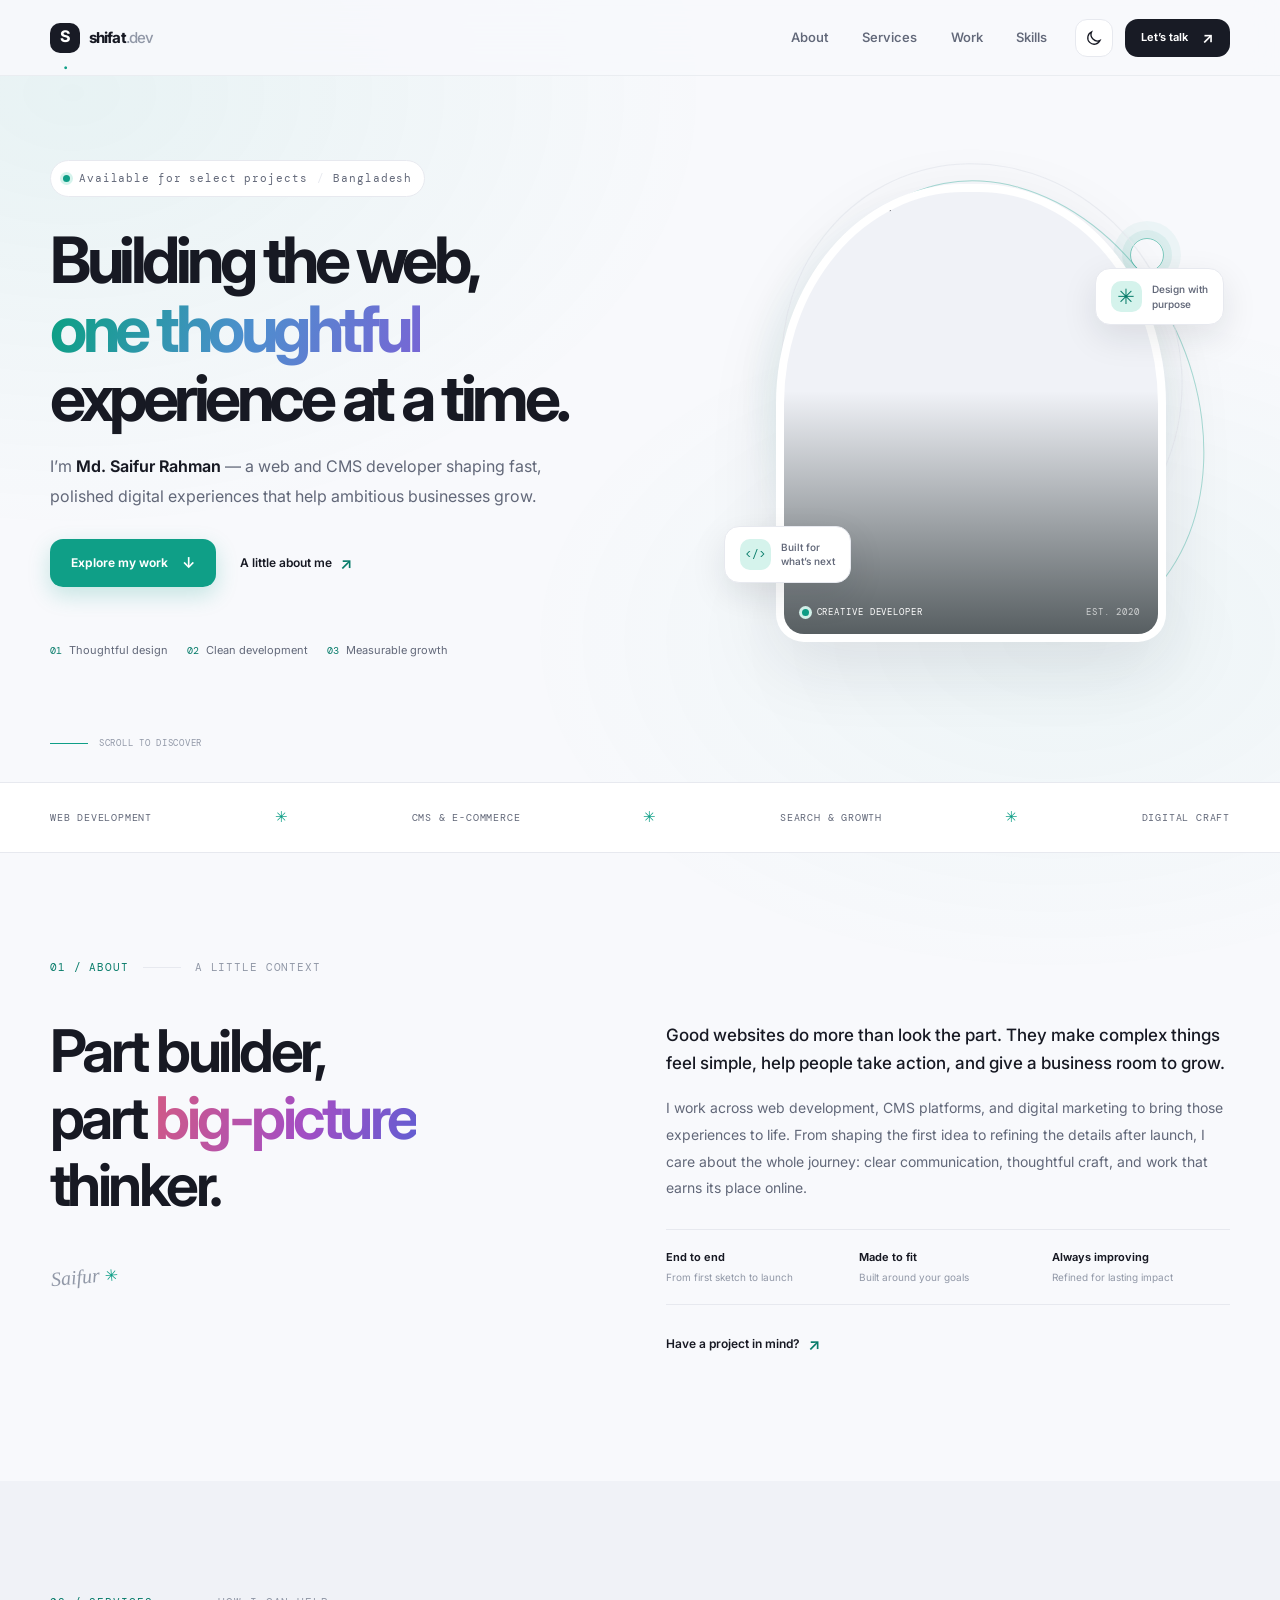
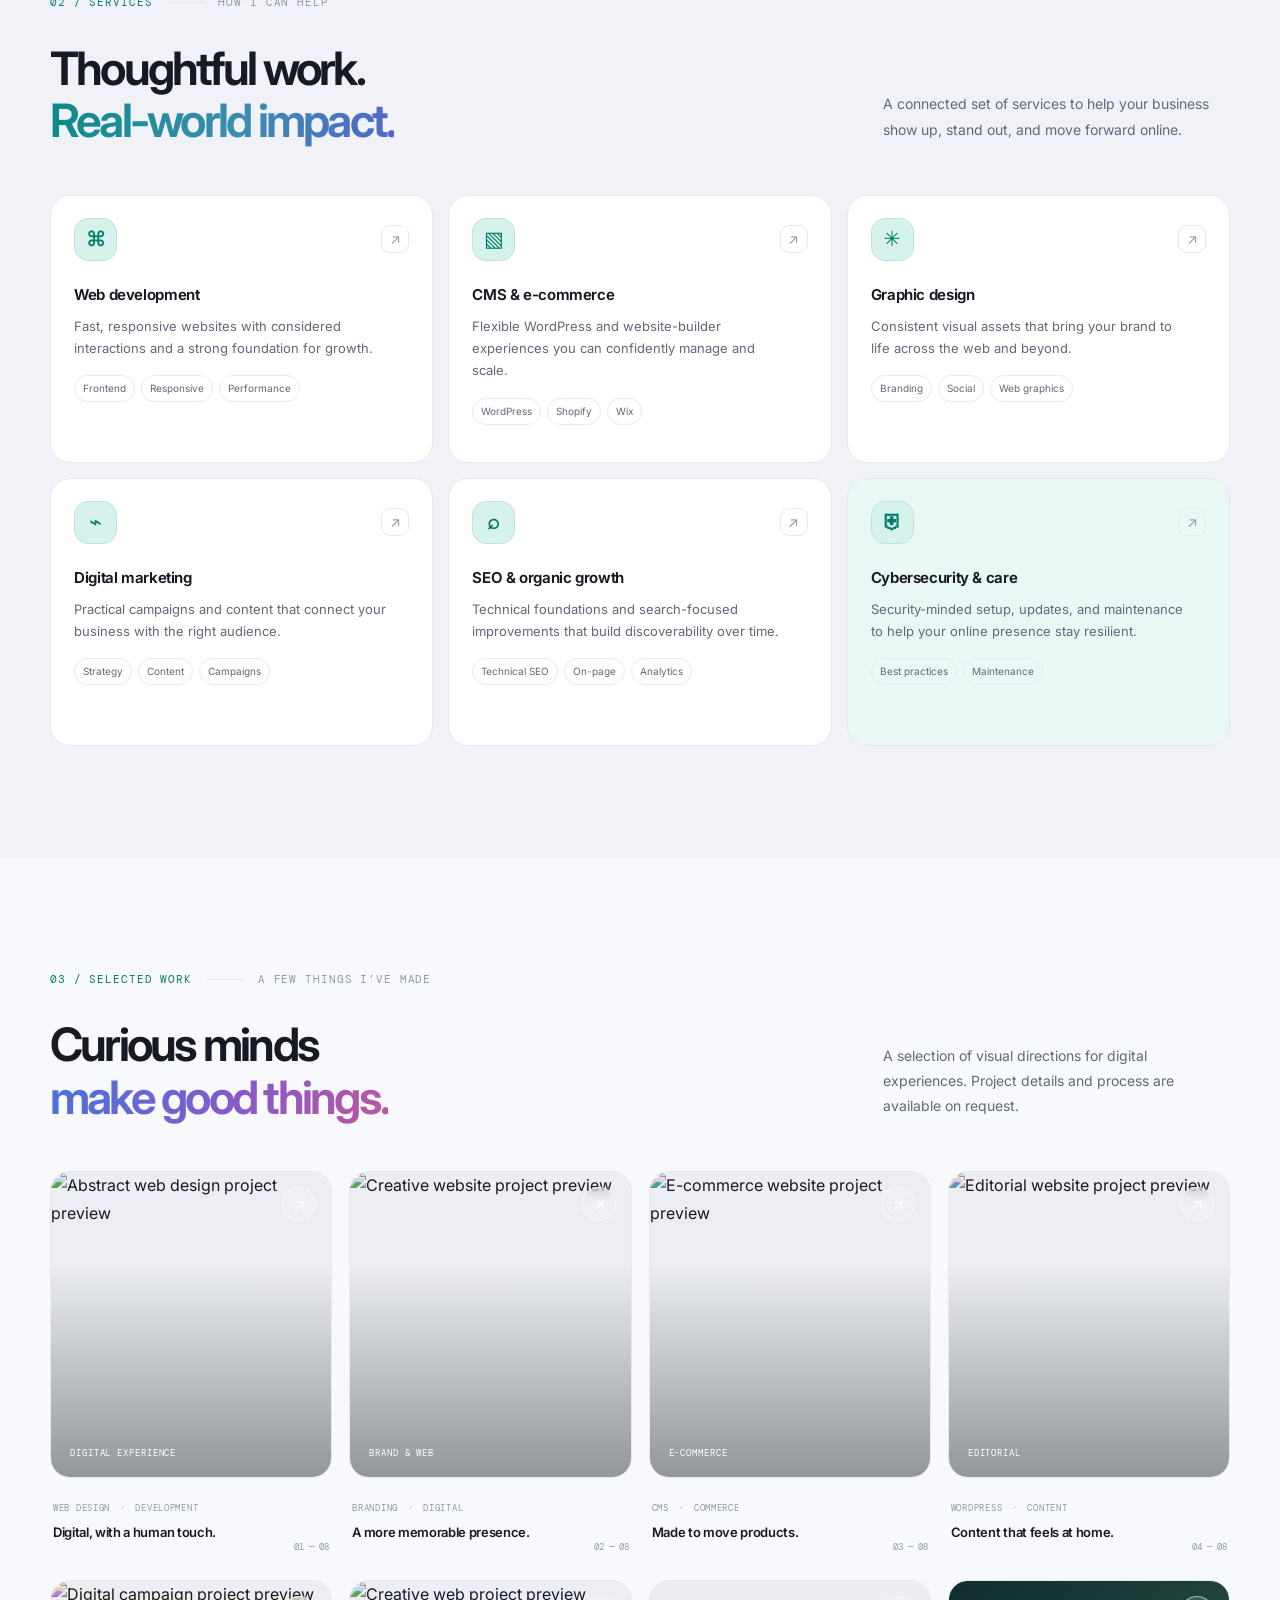
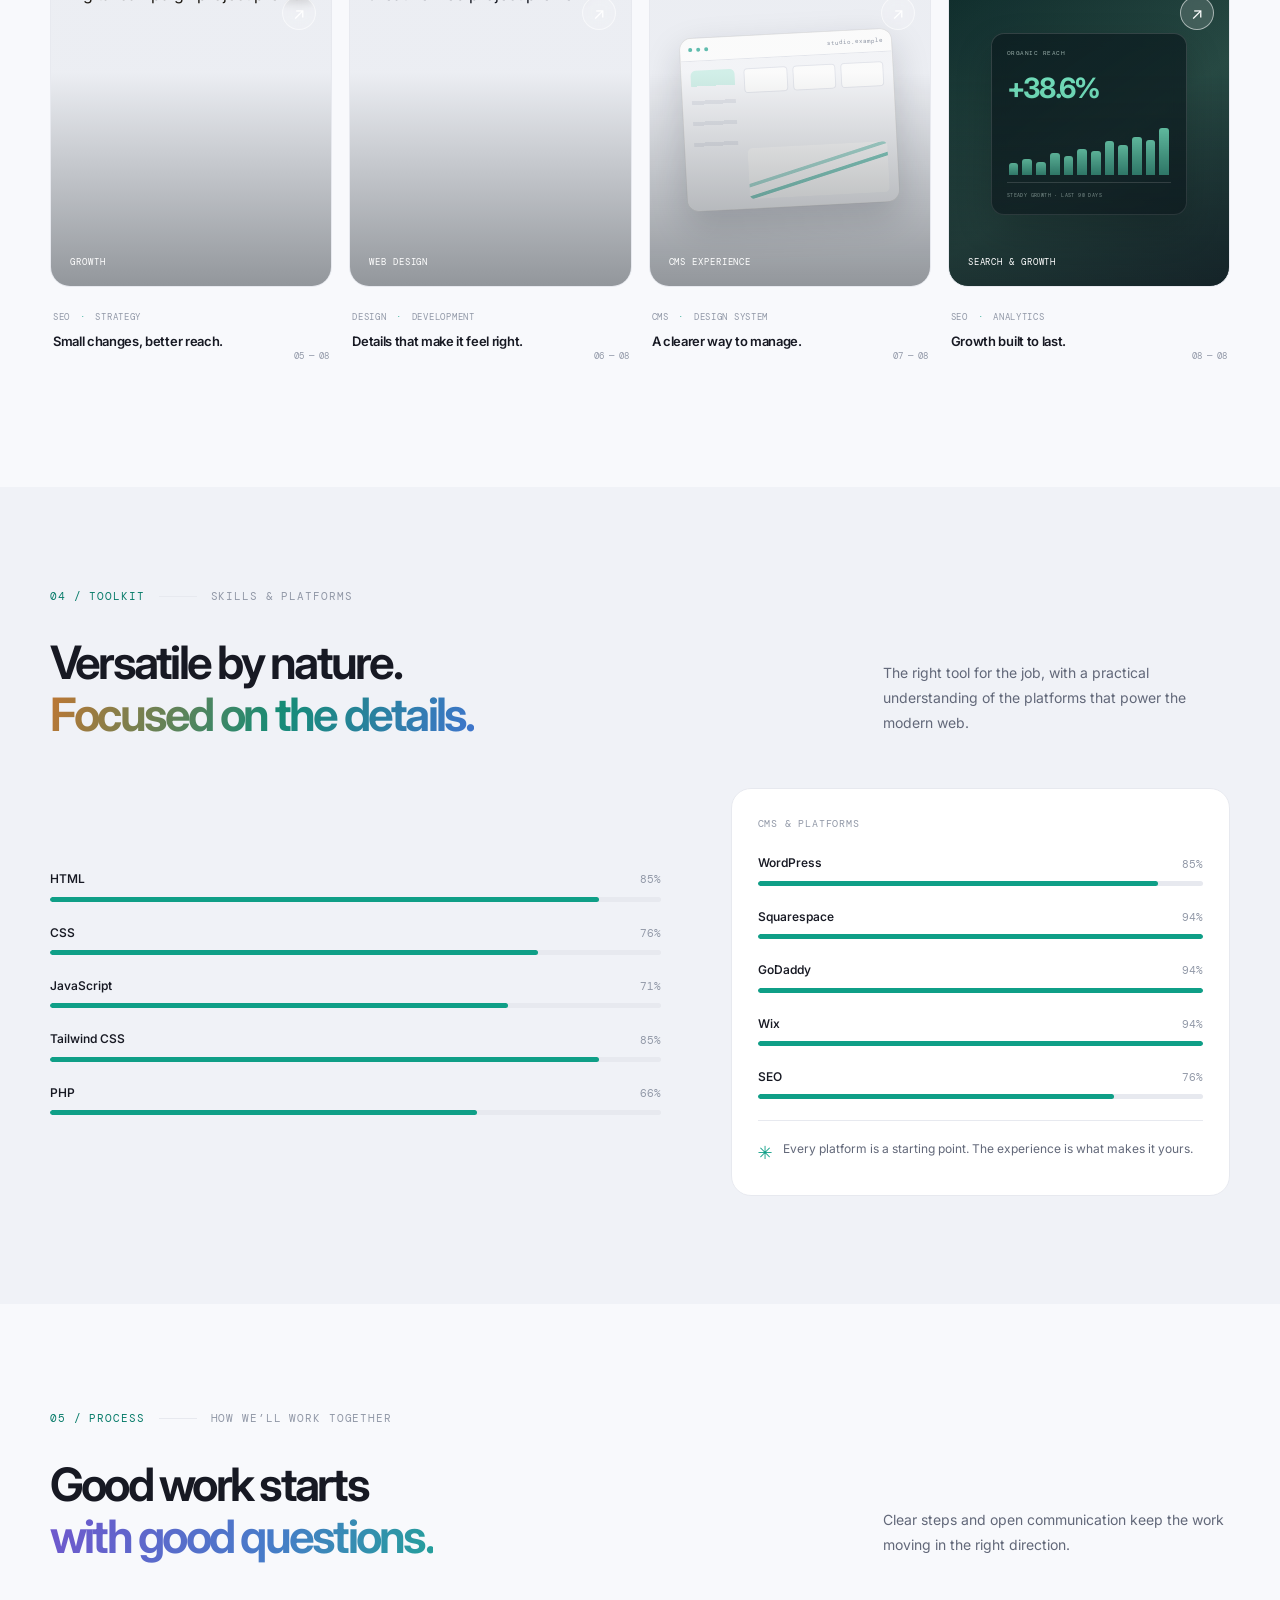
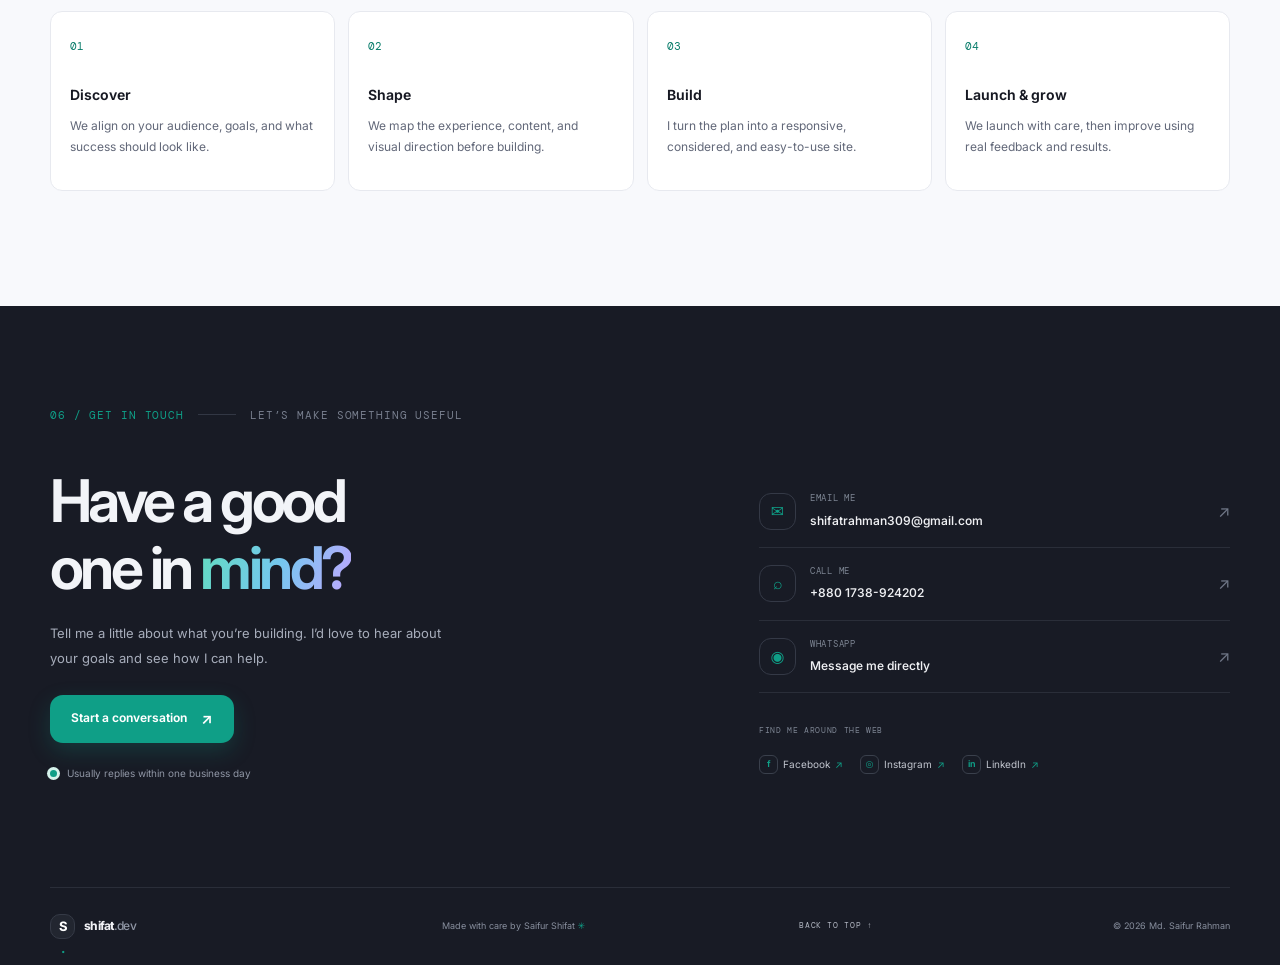
==== index.html @ 34ba2854 "first commit" ====
<!doctype html>
<html lang="en">

<head>
  <meta charset="utf-8">
  <meta name="viewport" content="width=device-width, initial-scale=1">
  <meta name="theme-color" content="#f8f9fc">
  <meta name="description"
    content="Md. Saifur Rahman — web and CMS developer creating thoughtful websites, e-commerce experiences, and digital growth strategies.">
  <title>Shifat Saifur — Web & CMS Developer</title>
  <link rel="icon" href="../images/icon.png" type="image/png">
  <link rel="preconnect" href="https://fonts.googleapis.com">
  <link rel="preconnect" href="https://fonts.gstatic.com" crossorigin>
  <link
    href="https://fonts.googleapis.com/css2?family=DM+Mono:wght@400;500&family=Inter:wght@400;500;600;700;800&display=swap"
    rel="stylesheet">
  <link rel="stylesheet" href="style.css">
</head>

<body>
  <a class="skip-link" href="#main">Skip to content</a>
  <header class="site-header">
    <a class="brand" href="#home" aria-label="Shifat Saifur home"><span
        class="brand-mark">S<span>.</span></span><span>shifat<span class="brand-muted">.dev</span></span></a>
    <button class="menu-toggle icon-button" type="button" aria-label="Open navigation" aria-expanded="false"
      aria-controls="site-nav"><span></span><span></span></button>
    <nav class="site-nav" id="site-nav" aria-label="Main navigation">
      <a href="#about">About</a><a href="#services">Services</a><a href="#work">Work</a><a href="#skills">Skills</a>
    </nav>
    <div class="header-actions">
      <button class="theme-toggle icon-button" type="button" aria-label="Switch color theme"
        title="Switch color theme"><svg class="theme-icon" viewBox="0 0 24 24" aria-hidden="true">
          <circle cx="12" cy="12" r="4"></circle>
          <path
            d="M12 2v2m0 16v2M4.93 4.93l1.42 1.42m11.3 11.3 1.42 1.42M2 12h2m16 0h2M4.93 19.07l1.42-1.42m11.3-11.3 1.42-1.42">
          </path>
        </svg></button>
      <a class="button button-small button-dark button-pulse" href="#contact">Let’s talk <span
          aria-hidden="true">↗</span></a>
    </div>
  </header>

  <main id="main">
    <section class="hero section-wrap" id="home">
      <div class="hero-copy reveal">
        <div class="eyebrow"><span class="status-dot"></span> Available for select projects <span
            class="eyebrow-divider">/</span> Bangladesh</div>
        <h1>Building the web,<br><span class="text-gradient">one thoughtful</span><br>experience at a time.</h1>
        <p class="hero-lede">I’m <strong>Md. Saifur Rahman</strong> — a web and CMS developer shaping fast, polished
          digital experiences that help ambitious businesses grow.</p>
        <div class="hero-actions"><a class="button button-primary button-pulse" href="#work">Explore my work <span
              aria-hidden="true">↓</span></a><a class="text-link" href="#about">A little about me <span
              aria-hidden="true">↗</span></a></div>
        <div class="hero-meta"><span><span class="meta-mark">01</span> Thoughtful design</span><span><span
              class="meta-mark">02</span> Clean development</span><span><span class="meta-mark">03</span> Measurable
            growth</span></div>
      </div>
      <div class="hero-visual reveal reveal-delay" aria-label="Portrait of Saifur Shifat">
        <div class="portrait-frame"><img src="../images/shifat.png" alt="Saifur Shifat" fetchpriority="high">
          <div class="portrait-shade"></div>
          <div class="portrait-caption"><span class="caption-dot"></span><span>CREATIVE DEVELOPER</span><span
              class="caption-year">EST. 2020</span></div>
        </div>
        <div class="orbit orbit-one"></div>
        <div class="orbit orbit-two"></div>
        <div class="floating-note note-top"><span class="note-icon">✳</span><span>Design with<br>purpose</span></div>
        <div class="floating-note note-bottom"><span class="note-icon note-code">&lt;/&gt;</span><span>Built
            for<br>what’s next</span></div>
      </div>
      <a class="scroll-cue reveal" href="#about"><span class="scroll-line"></span> SCROLL TO DISCOVER</a>
    </section>

    <section class="intro-band reveal" aria-label="Areas of focus">
      <div class="section-wrap intro-inner"><span>WEB DEVELOPMENT</span><i>✳</i><span>CMS &
          E-COMMERCE</span><i>✳</i><span>SEARCH & GROWTH</span><i>✳</i><span>DIGITAL CRAFT</span></div>
    </section>

    <section class="section section-wrap about-section" id="about">
      <div class="section-kicker reveal"><span>01 / ABOUT</span><span class="kicker-line"></span><span>A little
          context</span></div>
      <div class="about-grid">
        <div class="about-heading reveal">
          <h2>Part builder,<br>part <span class="text-gradient">big-picture</span><br>thinker.</h2>
          <div class="signature">Saifur <span>✳</span></div>
        </div>
        <div class="about-body reveal reveal-delay">
          <p class="body-lede">Good websites do more than look the part. They make complex things feel simple, help
            people take action, and give a business room to grow.</p>
          <p>I work across web development, CMS platforms, and digital marketing to bring those experiences to life.
            From shaping the first idea to refining the details after launch, I care about the whole journey: clear
            communication, thoughtful craft, and work that earns its place online.</p>
          <div class="about-facts">
            <div><strong>End to end</strong><span>From first sketch to launch</span></div>
            <div><strong>Made to fit</strong><span>Built around your goals</span></div>
            <div><strong>Always improving</strong><span>Refined for lasting impact</span></div>
          </div><a class="text-link" href="#contact">Have a project in mind? <span aria-hidden="true">↗</span></a>
        </div>
      </div>
    </section>

    <section class="section services-section" id="services">
      <div class="section-wrap">
        <div class="section-kicker reveal"><span>02 / SERVICES</span><span class="kicker-line"></span><span>How I can
            help</span></div>
        <div class="section-heading-row reveal">
          <h2>Thoughtful work.<br><span class="text-gradient">Real-world impact.</span></h2>
          <p>A connected set of services to help your business show up, stand out, and move forward online.</p>
        </div>
        <div class="service-grid">
          <article class="service-card reveal">
            <div class="card-top"><span class="service-symbol" aria-hidden="true">⌘</span><span class="service-icon"
                aria-hidden="true">↗</span></div>
            <h3>Web development</h3>
            <p>Fast, responsive websites with considered interactions and a strong foundation for growth.</p>
            <div class="tag-row"><span>Frontend</span><span>Responsive</span><span>Performance</span></div>
          </article>
          <article class="service-card reveal reveal-delay">
            <div class="card-top"><span class="service-symbol" aria-hidden="true">▧</span><span class="service-icon"
                aria-hidden="true">↗</span></div>
            <h3>CMS & e-commerce</h3>
            <p>Flexible WordPress and website-builder experiences you can confidently manage and scale.</p>
            <div class="tag-row"><span>WordPress</span><span>Shopify</span><span>Wix</span></div>
          </article>
          <article class="service-card reveal">
            <div class="card-top"><span class="service-symbol" aria-hidden="true">✳</span><span class="service-icon"
                aria-hidden="true">↗</span></div>
            <h3>Graphic design</h3>
            <p>Consistent visual assets that bring your brand to life across the web and beyond.</p>
            <div class="tag-row"><span>Branding</span><span>Social</span><span>Web graphics</span></div>
          </article>
          <article class="service-card reveal reveal-delay">
            <div class="card-top"><span class="service-symbol" aria-hidden="true">⌁</span><span class="service-icon"
                aria-hidden="true">↗</span></div>
            <h3>Digital marketing</h3>
            <p>Practical campaigns and content that connect your business with the right audience.</p>
            <div class="tag-row"><span>Strategy</span><span>Content</span><span>Campaigns</span></div>
          </article>
          <article class="service-card reveal">
            <div class="card-top"><span class="service-symbol" aria-hidden="true">⌕</span><span class="service-icon"
                aria-hidden="true">↗</span></div>
            <h3>SEO & organic growth</h3>
            <p>Technical foundations and search-focused improvements that build discoverability over time.</p>
            <div class="tag-row"><span>Technical SEO</span><span>On-page</span><span>Analytics</span></div>
          </article>
          <article class="service-card service-card-accent reveal reveal-delay">
            <div class="card-top"><span class="service-symbol" aria-hidden="true">⛨</span><span class="service-icon"
                aria-hidden="true">↗</span></div>
            <h3>Cybersecurity & care</h3>
            <p>Security-minded setup, updates, and maintenance to help your online presence stay resilient.</p>
            <div class="tag-row"><span>Best practices</span><span>Maintenance</span></div>
          </article>
        </div>
      </div>
    </section>

    <section class="section section-wrap work-section" id="work">
      <div class="section-kicker reveal"><span>03 / SELECTED WORK</span><span class="kicker-line"></span><span>A few
          things I’ve made</span></div>
      <div class="section-heading-row reveal">
        <h2>Curious minds<br><span class="text-gradient">make good things.</span></h2>
        <p>A selection of visual directions for digital experiences. Project details and process are available on
          request.</p>
      </div>
      <div class="work-grid">
        <article class="work-card reveal"><a href="#contact" aria-label="Discuss a project like this">
            <div class="work-image work-image-one"><img src="../images/portfolio1.jpg"
                alt="Abstract web design project preview" loading="lazy"><span class="work-image-label">DIGITAL
                EXPERIENCE</span><span class="work-open">↗</span></div>
            <div class="work-info">
              <div><span class="work-type">WEB DESIGN <i>·</i> DEVELOPMENT</span>
                <h3>Digital, with a human touch.</h3>
              </div><span class="work-index">01 — 08</span>
            </div>
          </a></article>
        <article class="work-card reveal reveal-delay"><a href="#contact" aria-label="Discuss a project like this">
            <div class="work-image work-image-two"><img src="../images/portfolio2.jpg"
                alt="Creative website project preview" loading="lazy"><span class="work-image-label">BRAND &
                WEB</span><span class="work-open">↗</span></div>
            <div class="work-info">
              <div><span class="work-type">BRANDING <i>·</i> DIGITAL</span>
                <h3>A more memorable presence.</h3>
              </div><span class="work-index">02 — 08</span>
            </div>
          </a></article>
        <article class="work-card reveal"><a href="#contact" aria-label="Discuss a project like this">
            <div class="work-image work-image-three"><img src="../images/portfolio3.jpg"
                alt="E-commerce website project preview" loading="lazy"><span
                class="work-image-label">E-COMMERCE</span><span class="work-open">↗</span></div>
            <div class="work-info">
              <div><span class="work-type">CMS <i>·</i> COMMERCE</span>
                <h3>Made to move products.</h3>
              </div><span class="work-index">03 — 08</span>
            </div>
          </a></article>
        <article class="work-card reveal reveal-delay"><a href="#contact" aria-label="Discuss a project like this">
            <div class="work-image work-image-four"><img src="../images/portfolio4.jpg"
                alt="Editorial website project preview" loading="lazy"><span
                class="work-image-label">EDITORIAL</span><span class="work-open">↗</span></div>
            <div class="work-info">
              <div><span class="work-type">WORDPRESS <i>·</i> CONTENT</span>
                <h3>Content that feels at home.</h3>
              </div><span class="work-index">04 — 08</span>
            </div>
          </a></article>
        <article class="work-card reveal"><a href="#contact" aria-label="Discuss a project like this">
            <div class="work-image work-image-five"><img src="../images/portfolio5.jpg"
                alt="Digital campaign project preview" loading="lazy"><span class="work-image-label">GROWTH</span><span
                class="work-open">↗</span></div>
            <div class="work-info">
              <div><span class="work-type">SEO <i>·</i> STRATEGY</span>
                <h3>Small changes, better reach.</h3>
              </div><span class="work-index">05 — 08</span>
            </div>
          </a></article>
        <article class="work-card reveal reveal-delay"><a href="#contact" aria-label="Discuss a project like this">
            <div class="work-image work-image-six"><img src="../images/portfolio6.jpg"
                alt="Creative web project preview" loading="lazy"><span class="work-image-label">WEB DESIGN</span><span
                class="work-open">↗</span></div>
            <div class="work-info">
              <div><span class="work-type">DESIGN <i>·</i> DEVELOPMENT</span>
                <h3>Details that make it feel right.</h3>
              </div><span class="work-index">06 — 08</span>
            </div>
          </a></article>
        <article class="work-card reveal"><a href="#contact" aria-label="Discuss a project like this">
            <div class="work-image work-image-seven">
              <div class="mock-browser">
                <div class="mock-browser-bar"><i></i><i></i><i></i><span>studio.example</span></div>
                <div class="mock-browser-body">
                  <div class="mock-side"></div>
                  <div class="mock-dashboard"><span></span><span></span><span></span><b></b></div>
                </div>
              </div><span class="work-image-label">CMS EXPERIENCE</span><span class="work-open">↗</span>
            </div>
            <div class="work-info">
              <div><span class="work-type">CMS <i>·</i> DESIGN SYSTEM</span>
                <h3>A clearer way to manage.</h3>
              </div><span class="work-index">07 — 08</span>
            </div>
          </a></article>
        <article class="work-card reveal reveal-delay"><a href="#contact" aria-label="Discuss a project like this">
            <div class="work-image work-image-eight">
              <div class="mock-report"><span class="mock-report-label">ORGANIC REACH</span><strong>+38.6%</strong>
                <div class="mock-chart">
                  <i></i><i></i><i></i><i></i><i></i><i></i><i></i><i></i><i></i><i></i><i></i><i></i></div><span
                  class="mock-report-foot">STEADY GROWTH · LAST 90 DAYS</span>
              </div><span class="work-image-label">SEARCH & GROWTH</span><span class="work-open">↗</span>
            </div>
            <div class="work-info">
              <div><span class="work-type">SEO <i>·</i> ANALYTICS</span>
                <h3>Growth built to last.</h3>
              </div><span class="work-index">08 — 08</span>
            </div>
          </a></article>
      </div>
    </section>

    <section class="skills-section" id="skills">
      <div class="section section-wrap">
        <div class="section-kicker reveal"><span>04 / TOOLKIT</span><span class="kicker-line"></span><span>Skills &
            platforms</span></div>
        <div class="section-heading-row reveal">
          <h2>Versatile by nature.<br><span class="text-gradient">Focused on the details.</span></h2>
          <p>The right tool for the job, with a practical understanding of the platforms that power the modern web.</p>
        </div>
        <div class="skills-layout">
          <div class="skills-list reveal" aria-label="Development and platform skills">
            <div class="skill-row" data-value="90">
              <div class="skill-label"><span>HTML</span><span class="skill-value-text"><span
                    class="skill-count">0</span>%</span></div>
              <div class="skill-track"><span class="skill-fill"></span></div>
            </div>
            <div class="skill-row" data-value="80">
              <div class="skill-label"><span>CSS</span><span class="skill-value-text"><span
                    class="skill-count">0</span>%</span></div>
              <div class="skill-track"><span class="skill-fill"></span></div>
            </div>
            <div class="skill-row" data-value="75">
              <div class="skill-label"><span>JavaScript</span><span class="skill-value-text"><span
                    class="skill-count">0</span>%</span></div>
              <div class="skill-track"><span class="skill-fill"></span></div>
            </div>
            <div class="skill-row" data-value="90">
              <div class="skill-label"><span>Tailwind CSS</span><span class="skill-value-text"><span
                    class="skill-count">0</span>%</span></div>
              <div class="skill-track"><span class="skill-fill"></span></div>
            </div>
            <div class="skill-row" data-value="70">
              <div class="skill-label"><span>PHP</span><span class="skill-value-text"><span
                    class="skill-count">0</span>%</span></div>
              <div class="skill-track"><span class="skill-fill"></span></div>
            </div>
          </div>
          <div class="platform-card skills-list reveal reveal-delay" aria-label="CMS, website builder, and SEO skills">
            <span class="platform-label">CMS & PLATFORMS</span>
            <div class="skill-row" data-value="90">
              <div class="skill-label"><span>WordPress</span><span class="skill-value-text"><span
                    class="skill-count">0</span>%</span></div>
              <div class="skill-track"><span class="skill-fill"></span></div>
            </div>
            <div class="skill-row" data-value="100">
              <div class="skill-label"><span>Squarespace</span><span class="skill-value-text"><span
                    class="skill-count">0</span>%</span></div>
              <div class="skill-track"><span class="skill-fill"></span></div>
            </div>
            <div class="skill-row" data-value="100">
              <div class="skill-label"><span>GoDaddy</span><span class="skill-value-text"><span
                    class="skill-count">0</span>%</span></div>
              <div class="skill-track"><span class="skill-fill"></span></div>
            </div>
            <div class="skill-row" data-value="100">
              <div class="skill-label"><span>Wix</span><span class="skill-value-text"><span
                    class="skill-count">0</span>%</span></div>
              <div class="skill-track"><span class="skill-fill"></span></div>
            </div>
            <div class="skill-row" data-value="80">
              <div class="skill-label"><span>SEO</span><span class="skill-value-text"><span
                    class="skill-count">0</span>%</span></div>
              <div class="skill-track"><span class="skill-fill"></span></div>
            </div>
            <div class="platform-note"><span class="platform-spark">✳</span>
              <p>Every platform is a starting point. The experience is what makes it yours.</p>
            </div>
          </div>
        </div>
      </div>
    </section>

    <section class="section section-wrap process-section" id="process">
      <div class="section-kicker reveal"><span>05 / PROCESS</span><span class="kicker-line"></span><span>How we’ll work
          together</span></div>
      <div class="section-heading-row reveal">
        <h2>Good work starts<br><span class="text-gradient">with good questions.</span></h2>
        <p>Clear steps and open communication keep the work moving in the right direction.</p>
      </div>
      <div class="process-grid">
        <article class="process-step reveal"><span>01</span>
          <h3>Discover</h3>
          <p>We align on your audience, goals, and what success should look like.</p>
        </article>
        <article class="process-step reveal reveal-delay"><span>02</span>
          <h3>Shape</h3>
          <p>We map the experience, content, and visual direction before building.</p>
        </article>
        <article class="process-step reveal"><span>03</span>
          <h3>Build</h3>
          <p>I turn the plan into a responsive, considered, and easy-to-use site.</p>
        </article>
        <article class="process-step reveal reveal-delay"><span>04</span>
          <h3>Launch & grow</h3>
          <p>We launch with care, then improve using real feedback and results.</p>
        </article>
      </div>
    </section>

    <section class="contact-section" id="contact">
      <div class="section section-wrap">
        <div class="section-kicker reveal"><span>06 / GET IN TOUCH</span><span class="kicker-line"></span><span>Let’s
            make something useful</span></div>
        <div class="contact-grid">
          <div class="contact-copy reveal">
            <h2>Have a good<br>one in <span class="text-gradient">mind?</span></h2>
            <p>Tell me a little about what you’re building. I’d love to hear about your goals and see how I can help.
            </p><a class="button button-primary button-pulse" href="https://wa.me/8801738924202" target="_blank"
              rel="noreferrer">Start a conversation <span aria-hidden="true">↗</span></a>
            <div class="contact-availability"><span class="status-dot"></span> Usually replies within one business day
            </div>
          </div>
          <div class="contact-details reveal reveal-delay"><a class="contact-link"
              href="mailto:shifatrahman309@gmail.com"><span class="contact-link-icon">✉</span><span><small>EMAIL
                  ME</small><strong>shifatrahman309@gmail.com</strong></span><span class="contact-arrow">↗</span></a><a
              class="contact-link" href="tel:+8801738924202"><span class="contact-link-icon">⌕</span><span><small>CALL
                  ME</small><strong>+880 1738-924202</strong></span><span class="contact-arrow">↗</span></a><a
              class="contact-link" href="https://wa.me/8801738924202" target="_blank" rel="noreferrer"><span
                class="contact-link-icon">◉</span><span><small>WHATSAPP</small><strong>Message me
                  directly</strong></span><span class="contact-arrow">↗</span></a>
            <div class="social-block"><span>FIND ME AROUND THE WEB</span>
              <div class="social-links"><a href="https://www.facebook.com/saifur.shifat.2025/" target="_blank"
                  rel="noreferrer"><i aria-hidden="true">f</i> Facebook <span>↗</span></a><a
                  href="https://www.instagram.com/mdsaifursva" target="_blank" rel="noreferrer"><i
                    aria-hidden="true">◎</i> Instagram <span>↗</span></a><a
                  href="https://www.linkedin.com/in/md-saifur-rahman-885097380/" target="_blank" rel="noreferrer"><i
                    aria-hidden="true">in</i> LinkedIn <span>↗</span></a></div>
            </div>
          </div>
        </div>
      </div>
    </section>
  </main>
  <footer class="site-footer">
    <div class="section-wrap footer-inner reveal"><a class="brand" href="#home"><span
          class="brand-mark">S<span>.</span></span><span>shifat<span
            class="brand-muted">.dev</span></span></a><span>Made with care by Saifur Shifat <span
          class="footer-heart">✳</span></span><a class="back-top" href="#home">BACK TO TOP ↑</a><span
        class="copyright">© <span id="year"></span> Md. Saifur Rahman</span></div>
  </footer>
  <script src="script.js" defer></script>
</body>

</html>
---- style.css ----
:root {
  color-scheme: light;
  --bg: #f8f9fc;
  --surface: #fff;
  --surface-muted: #f0f2f7;
  --surface-tint: #e9f7f5;
  --text: #171923;
  --text-secondary: #626879;
  --text-tertiary: #9198a7;
  --border: #e7e9ef;
  --accent: #0f9f87;
  --accent-strong: #087c6a;
  --accent-soft: #d5f3ec;
  --accent-ink: #113d37;
  --dark: #181b25;
  --shadow: 0 24px 70px rgba(25, 33, 49, .1);
  --font-sans: 'Inter', ui-sans-serif, system-ui, -apple-system, BlinkMacSystemFont, 'Segoe UI', sans-serif;
  --font-mono: 'DM Mono', ui-monospace, monospace;
  --radius-sm: 12px;
  --radius-md: 20px;
  --radius-lg: 28px;
  --page-width: 1180px;
}

[data-theme="dark"] {
  color-scheme: dark;
  --bg: #11131a;
  --surface: #191c25;
  --surface-muted: #202430;
  --surface-tint: #172b2b;
  --text: #f1f2f6;
  --text-secondary: #a1a7b7;
  --text-tertiary: #747c8e;
  --border: #2a2e3a;
  --accent: #49d3b5;
  --accent-strong: #6be1c4;
  --accent-soft: #183c37;
  --accent-ink: #d8fff6;
  --dark: #0d0f15;
  --shadow: 0 24px 80px rgba(0, 0, 0, .3);
}

* { box-sizing: border-box; }
html { overflow-x: clip; scroll-behavior: smooth; scroll-padding-top: 88px; }
body { position: relative; overflow-x: clip; margin: 0; background: var(--bg); color: var(--text); font: 400 16px/1.7 var(--font-sans); -webkit-font-smoothing: antialiased; transition: background-color .25s, color .25s; }
body::before { position: fixed; z-index: 0; inset: -12vh -10vw; background: radial-gradient(ellipse at 13% 18%, color-mix(in srgb, var(--accent) 7%, transparent), transparent 34%), radial-gradient(ellipse at 77% 67%, color-mix(in srgb, var(--accent) 5%, transparent), transparent 32%); content: ''; pointer-events: none; transform: translate3d(0, var(--ambient-shift, 0px), 0); will-change: transform; }
body > * { position: relative; z-index: 1; }
body, button, a { font-family: var(--font-sans); }
button, a { color: inherit; }
a { text-decoration: none; }
button { font: inherit; }
img { display: block; max-width: 100%; }
::selection { background: var(--accent); color: #fff; }
.section-wrap { width: min(var(--page-width), calc(100% - 64px)); margin-inline: auto; }
.skip-link { position: fixed; z-index: 200; top: 10px; left: 10px; transform: translateY(-150%); padding: 10px 14px; border-radius: 10px; color: #fff; background: var(--dark); }
.skip-link:focus { transform: translateY(0); }

.site-header { position: sticky; top: 0; z-index: 100; display: flex; height: 76px; align-items: center; justify-content: space-between; gap: 28px; padding: 0 max(32px, calc((100vw - var(--page-width)) / 2)); border-bottom: 1px solid color-mix(in srgb, var(--border) 78%, transparent); background: color-mix(in srgb, var(--bg) 88%, transparent); backdrop-filter: blur(18px); }
.brand { display: inline-flex; align-items: center; gap: 9px; color: var(--text); font-size: 15px; font-weight: 750; letter-spacing: -.06em; white-space: nowrap; }
.brand-mark { display: grid; width: 30px; height: 30px; place-items: center; border-radius: 10px; background: var(--dark); color: #fff; font-size: 16px; letter-spacing: -.1em; }
.brand-mark span { color: var(--accent); }
.brand-muted { color: var(--text-tertiary); font-weight: 500; }
.site-nav, .header-actions { display: flex; align-items: center; }
.site-nav { gap: clamp(18px, 2.6vw, 36px); margin-left: auto; }
.site-nav a { color: var(--text-secondary); font-size: 13px; font-weight: 550; transition: color .2s; }
.site-nav a:hover, .site-nav a.active { color: var(--accent-strong); }
.header-actions { gap: 12px; }
.icon-button { display: grid; width: 38px; height: 38px; place-items: center; border: 1px solid var(--border); border-radius: 12px; background: var(--surface); cursor: pointer; transition: border-color .2s, transform .2s; }
.icon-button:hover { transform: translateY(-1px); border-color: var(--accent); }
.theme-icon { width: 18px; height: 18px; fill: none; stroke: currentColor; stroke-width: 1.7; stroke-linecap: round; }
.menu-toggle { display: none; }
.button { display: inline-flex; min-height: 48px; align-items: center; justify-content: center; gap: 14px; padding: 0 20px; border: 1px solid transparent; border-radius: 13px; font-size: 12px; font-weight: 650; transition: transform .2s, background .2s, box-shadow .2s; }
.button:hover { transform: translateY(-2px); }
.button-small { min-height: 38px; padding-inline: 15px; font-size: 11px; }
.button-dark { background: var(--dark); color: #fff; }
.button-dark:hover { box-shadow: 0 8px 22px rgba(20, 23, 32, .16); }
.button-primary { background: var(--accent); color: #fff; box-shadow: 0 8px 22px color-mix(in srgb, var(--accent) 22%, transparent); }
[data-theme="dark"] .button-primary { color: #0c211d; }
.button-primary:hover { background: var(--accent-strong); box-shadow: 0 10px 27px color-mix(in srgb, var(--accent) 32%, transparent); }
.button span { font-size: 15px; }
.button-pulse { animation: button-breathe 3.6s ease-in-out infinite; }
@keyframes button-breathe { 0%, 100% { box-shadow: 0 8px 22px color-mix(in srgb, var(--accent) 20%, transparent); } 50% { box-shadow: 0 10px 30px color-mix(in srgb, var(--accent) 40%, transparent); } }
.site-header .button-pulse > span { display: inline-block; animation: cta-arrow 1.1s ease-in-out infinite; }
@keyframes cta-arrow { 0%, 100% { transform: translate(0, 0); } 50% { transform: translate(3px, -2px); } }

.hero { position: relative; display: grid; min-height: 640px; grid-template-columns: 1.08fr .92fr; align-items: center; gap: 52px; padding-top: 66px; padding-bottom: 98px; }
.hero-copy { position: relative; z-index: 2; padding: 18px 0 24px; }
.eyebrow, .section-kicker, .work-type, .platform-label, .social-block > span, .contact-link small, .back-top, .scroll-cue { font-family: var(--font-mono); font-size: 11px; letter-spacing: .08em; }
.eyebrow { display: inline-flex; align-items: center; gap: 9px; padding: 8px 12px; border: 1px solid var(--border); border-radius: 999px; background: var(--surface); color: var(--text-secondary); }
.status-dot, .caption-dot { display: inline-block; width: 7px; height: 7px; flex: 0 0 auto; border-radius: 50%; background: var(--accent); box-shadow: 0 0 0 3px var(--accent-soft); }
.eyebrow-divider { color: var(--border); }
h1, h2, h3, p { margin-top: 0; }
.hero h1 { margin: 28px 0 20px; font-size: clamp(40px, 5vw, 64px); font-weight: 700; line-height: 1.08; letter-spacing: -.07em; }
.text-gradient { background: linear-gradient(110deg, var(--accent-strong), #6655c8); background-clip: text; color: transparent; -webkit-background-clip: text; -webkit-text-fill-color: transparent; }
.hero .text-gradient { background-image: linear-gradient(110deg, #0f9f87 5%, #4d8fce 53%, #7865d5); }
.about-section .text-gradient { background-image: linear-gradient(110deg, #d25a84, #a34ec4 58%, #615ed2); }
.services-section .text-gradient { background-image: linear-gradient(110deg, #098b84, #3b8eaf 55%, #5365cc); }
.work-section .text-gradient { background-image: linear-gradient(110deg, #4674dc, #855ac9 55%, #bd579e); }
.skills-section .text-gradient { background-image: linear-gradient(110deg, #bf7733, #168c76 54%, #4075ce); }
.process-section .text-gradient { background-image: linear-gradient(110deg, #7057cd, #477cc9 58%, #249f9a); }
.contact-section .text-gradient { background-image: linear-gradient(110deg, #61ddbd, #75c7ef 52%, #c2a6ff); }
.hero-lede { max-width: 510px; margin-bottom: 28px; color: var(--text-secondary); font-size: 16px; line-height: 1.85; }
.hero-lede strong { color: var(--text); font-weight: 650; }
.hero-actions { display: flex; align-items: center; gap: 24px; }
.text-link { display: inline-flex; align-items: center; gap: 8px; color: var(--text); font-size: 12px; font-weight: 600; }
.text-link span { color: var(--accent-strong); font-size: 16px; transition: transform .2s; }
.text-link:hover span { transform: translate(2px, -2px); }
.hero-meta { display: flex; flex-wrap: wrap; gap: 19px; margin-top: 54px; color: var(--text-secondary); font-size: 11px; }
.hero-meta > span { display: inline-flex; align-items: center; gap: 7px; }
.meta-mark { color: var(--accent-strong); font: 10px var(--font-mono); }
.hero-visual { position: relative; isolation: isolate; width: min(100%, 430px); justify-self: center; padding: 20px; }
.hero-visual::before, .hero-visual::after { position: absolute; z-index: -1; border-radius: 44% 56% 65% 35% / 40% 37% 63% 60%; content: ''; pointer-events: none; }
.hero-visual::before { inset: 7% 0 6%; background: radial-gradient(ellipse at 48% 48%, color-mix(in srgb, var(--accent) 28%, transparent), color-mix(in srgb, var(--accent) 10%, transparent) 46%, transparent 72%); filter: blur(15px); animation: cozy-morph 11s ease-in-out infinite alternate; }
.hero-visual::after { top: 15%; right: 5%; width: 32px; height: 32px; border: 1px solid color-mix(in srgb, var(--accent) 52%, transparent); border-radius: 50%; box-shadow: 0 0 0 8px color-mix(in srgb, var(--accent) 8%, transparent), 0 0 0 17px color-mix(in srgb, var(--accent) 5%, transparent); animation: cozy-orbit 8s ease-in-out infinite; }
@keyframes cozy-morph { 0% { border-radius: 44% 56% 65% 35% / 40% 37% 63% 60%; transform: scale(.96) rotate(-4deg); } 100% { border-radius: 61% 39% 42% 58% / 57% 44% 56% 43%; transform: scale(1.06) rotate(5deg); } }
@keyframes cozy-orbit { 0%, 100% { transform: translate(0, 0) scale(.92); opacity: .65; } 50% { transform: translate(12px, 15px) scale(1.1); opacity: 1; } }
.portrait-frame { position: relative; z-index: 1; width: 100%; aspect-ratio: .85; overflow: hidden; border: 8px solid var(--surface); border-radius: 48% 48% 28px 28px; background: var(--surface-muted); box-shadow: var(--shadow); }
.portrait-frame img { width: 100%; height: 100%; object-fit: cover; object-position: 50% 20%; }
.portrait-shade { position: absolute; inset: 45% 0 0; background: linear-gradient(transparent, rgba(8, 18, 20, .66)); }
.portrait-caption { position: absolute; right: 18px; bottom: 16px; left: 18px; display: flex; align-items: center; gap: 8px; color: #fff; font: 9px var(--font-mono); letter-spacing: .1em; }
.caption-year { margin-left: auto; color: rgba(255,255,255,.7); }
.orbit { position: absolute; border: 1px solid color-mix(in srgb, var(--accent) 34%, transparent); border-radius: 50%; transform: rotate(-25deg); }
.orbit-one { top: 8px; right: -8px; width: 86%; height: 95%; animation: orbit-breathe 9s ease-in-out infinite alternate; }
.orbit-two { top: -3px; right: 6px; width: 92%; height: 85%; border-color: color-mix(in srgb, var(--border) 82%, transparent); animation: orbit-breathe 12s ease-in-out infinite alternate-reverse; }
@keyframes orbit-breathe { from { transform: rotate(-28deg) scale(.98); } to { transform: rotate(-18deg) scale(1.025); } }
.floating-note { position: absolute; z-index: 2; display: flex; align-items: center; gap: 10px; padding: 12px 15px; border: 1px solid var(--border); border-radius: 15px; background: var(--surface); box-shadow: 0 12px 35px rgba(24, 29, 43, .1); color: var(--text-secondary); font-size: 10px; font-weight: 550; line-height: 1.45; }
.note-top { top: 21%; right: -38px; animation: note-float 4.8s ease-in-out infinite; }
.note-bottom { bottom: 16%; left: -32px; animation: note-float 5.4s ease-in-out infinite reverse; }
@keyframes note-float { 0%, 100% { transform: translateY(0); } 50% { transform: translateY(-7px); } }
.note-icon { display: grid; width: 31px; height: 31px; place-items: center; border-radius: 10px; background: var(--accent-soft); color: var(--accent-strong); font-size: 21px; }
.note-code { font: 11px var(--font-mono); }
.scroll-cue { position: absolute; bottom: 31px; left: 0; display: flex; align-items: center; gap: 11px; color: var(--text-tertiary); font-size: 9px; }
.scroll-line { display: inline-block; width: 38px; height: 1px; background: var(--accent); }

.intro-band { overflow: hidden; border-top: 1px solid var(--border); border-bottom: 1px solid var(--border); background: var(--surface); }
.intro-inner { display: flex; min-height: 69px; align-items: center; justify-content: space-between; gap: 20px; color: var(--text-secondary); font: 10px var(--font-mono); letter-spacing: .08em; white-space: nowrap; }
.intro-inner i { color: var(--accent); font-size: 15px; font-style: normal; }
.section { padding-top: 112px; padding-bottom: 112px; }
.section-kicker { display: flex; align-items: center; gap: 14px; color: var(--text-tertiary); text-transform: uppercase; }
.section-kicker span:first-child { color: var(--accent-strong); }
.kicker-line { width: 38px; height: 1px; background: var(--border); }
.section-heading-row { display: flex; align-items: end; justify-content: space-between; gap: 30px; margin: 30px 0 48px; }
.section-heading-row h2, .about-heading h2, .contact-copy h2 { margin: 0; font-size: clamp(32px, 3.8vw, 46px); font-weight: 650; line-height: 1.14; letter-spacing: -.06em; }
.section-heading-row > p { max-width: 345px; margin: 0 2px 5px 0; color: var(--text-secondary); font-size: 14px; line-height: 1.8; }

.about-section { padding-top: 105px; padding-bottom: 123px; }
.about-grid { display: grid; grid-template-columns: .95fr 1.05fr; gap: 9%; margin-top: 40px; }
.about-heading h2 { font-size: clamp(40px, 4.6vw, 59px); }
.signature { margin-top: 28px; color: var(--text-tertiary); font: italic 20px Georgia, serif; transform: rotate(-5deg); }
.signature span { color: var(--accent); font: 16px var(--font-sans); }
.about-body { padding-top: 4px; }
.about-body p { color: var(--text-secondary); font-size: 14px; line-height: 1.9; }
.about-body .body-lede { color: var(--text); font-size: 17px; font-weight: 500; line-height: 1.7; }
.about-facts { display: grid; grid-template-columns: repeat(3, 1fr); gap: 15px; margin: 27px 0 24px; padding: 18px 0; border-top: 1px solid var(--border); border-bottom: 1px solid var(--border); }
.about-facts div { display: flex; flex-direction: column; gap: 3px; }
.about-facts strong { font-size: 11px; font-weight: 650; }
.about-facts span { color: var(--text-tertiary); font-size: 10px; }

.services-section, .skills-section { background: var(--surface-muted); }
.service-grid { display: grid; grid-template-columns: repeat(3, 1fr); gap: 15px; }
.service-card { position: relative; min-height: 268px; padding: 22px 23px 20px; overflow: hidden; border: 1px solid var(--border); border-radius: var(--radius-md); background: var(--surface); transition: transform .25s, border-color .25s, box-shadow .25s; }
.service-card:hover { transform: translateY(-4px); border-color: color-mix(in srgb, var(--accent) 46%, var(--border)); box-shadow: 0 14px 35px rgba(30, 37, 54, .06); }
.card-top { display: flex; align-items: center; justify-content: space-between; margin-bottom: 21px; }
.service-number { color: var(--text-tertiary); font: 10px var(--font-mono); }
.service-icon { display: grid; width: 28px; height: 28px; place-items: center; border: 1px solid var(--border); border-radius: 9px; color: var(--text-tertiary); font-size: 14px; transition: transform .2s, color .2s; }
.service-card:hover .service-icon { transform: translate(2px, -2px); color: var(--accent-strong); }
.service-symbol { display: grid; width: 43px; height: 43px; margin: 0; place-items: center; border: 1px solid color-mix(in srgb, var(--accent) 16%, var(--border)); border-radius: 14px; background: var(--accent-soft); color: var(--accent-strong); font-size: 21px; font-weight: 600; }
.service-card h3 { margin-bottom: 8px; font-size: 15px; font-weight: 650; letter-spacing: -.025em; }
.service-card p { max-width: 320px; margin-bottom: 16px; color: var(--text-secondary); font-size: 13px; line-height: 1.7; }
.tag-row { display: flex; flex-wrap: wrap; gap: 6px; }
.tag-row span { padding: 4px 8px; border: 1px solid var(--border); border-radius: 999px; color: var(--text-secondary); font-size: 10px; }
.service-card-accent { background: var(--surface-tint); }

.work-section { padding-top: 112px; padding-bottom: 123px; }
.work-grid { display: grid; grid-template-columns: repeat(4, minmax(0, 1fr)); align-items: stretch; gap: 25px 17px; }
.work-card a { display: grid; height: 100%; grid-template-rows: 1fr auto; }
.work-image { position: relative; aspect-ratio: .92; overflow: hidden; border: 1px solid var(--border); border-radius: var(--radius-md); background: var(--surface-muted); }
.work-image::after { position: absolute; inset: 0; background: linear-gradient(180deg, rgba(17, 24, 29, .02) 30%, rgba(17, 24, 29, .42)); content: ''; pointer-events: none; }
.work-image img { width: 100%; height: 100%; object-fit: cover; transition: transform .5s cubic-bezier(.2,.7,.2,1); }
.work-card a:hover .work-image img { transform: scale(1.045); }
.work-image-label { position: absolute; z-index: 1; bottom: 18px; left: 19px; color: #fff; font: 9px var(--font-mono); letter-spacing: .1em; }
.work-open { position: absolute; z-index: 1; top: 15px; right: 15px; display: grid; width: 34px; height: 34px; place-items: center; border: 1px solid rgba(255,255,255,.55); border-radius: 50%; background: rgba(255,255,255,.15); color: #fff; backdrop-filter: blur(6px); transition: transform .2s; }
.work-card a:hover .work-open { transform: rotate(45deg); }
.work-info { display: flex; min-height: 77px; align-items: end; justify-content: space-between; gap: 9px; padding: 12px 3px 0; }
.work-type { color: var(--text-tertiary); font-size: 9px; }
.work-type i { padding: 0 4px; color: var(--accent); font-style: normal; }
.work-info h3 { min-height: 2.4em; margin: 5px 0 0; font-size: 13px; font-weight: 600; line-height: 1.35; letter-spacing: -.025em; }
.work-index { padding-bottom: 2px; color: var(--text-tertiary); font: 9px var(--font-mono); white-space: nowrap; }
.work-image-two img { filter: hue-rotate(20deg) saturate(.82); }
.work-image-three img { filter: hue-rotate(60deg) saturate(.86); }
.work-image-four img { filter: hue-rotate(105deg) saturate(.82); }
.work-image-five img { filter: hue-rotate(165deg) saturate(.8); }
.mock-browser { position: absolute; top: 17%; left: 12%; width: 76%; height: 57%; overflow: hidden; border: 1px solid color-mix(in srgb, var(--text) 11%, transparent); border-radius: 12px; background: var(--surface); box-shadow: 0 15px 36px rgba(20, 25, 38, .18); transform: rotate(-3deg); }
.mock-browser-bar { display: flex; height: 23px; align-items: center; gap: 4px; padding: 0 8px; border-bottom: 1px solid var(--border); background: var(--surface); }
.mock-browser-bar i { width: 4px; height: 4px; border-radius: 50%; background: var(--accent); opacity: .65; }
.mock-browser-bar span { margin-left: auto; color: var(--text-tertiary); font: 6px var(--font-mono); }
.mock-browser-body { display: flex; height: calc(100% - 23px); padding: 9px; gap: 9px; background: color-mix(in srgb, var(--surface-muted) 55%, var(--surface)); }
.mock-side { width: 23%; border-radius: 5px; background: linear-gradient(180deg, var(--accent-soft) 0 12%, transparent 12% 23%, var(--border) 23% 26%, transparent 26% 39%, var(--border) 39% 42%, transparent 42% 55%, var(--border) 55% 58%, transparent 58%); }
.mock-dashboard { position: relative; display: grid; flex: 1; grid-template-columns: repeat(3, 1fr); gap: 5px; }
.mock-dashboard span { height: 25px; border: 1px solid var(--border); border-radius: 4px; background: var(--surface); }
.mock-dashboard b { grid-column: 1 / -1; border-radius: 5px; background: linear-gradient(165deg, transparent 40%, color-mix(in srgb, var(--accent) 35%, transparent) 41% 44%, transparent 45% 54%, color-mix(in srgb, var(--accent) 50%, transparent) 55% 58%, transparent 59%), var(--surface); }
.work-image-eight { background: linear-gradient(145deg, #102d2c, #284b45 55%, #182c30); }
.mock-report { position: absolute; top: 17%; left: 15%; width: 70%; padding: 15px; border: 1px solid rgba(255,255,255,.15); border-radius: 13px; background: rgba(12, 27, 30, .7); color: #f0fffa; box-shadow: 0 15px 36px rgba(0, 0, 0, .2); backdrop-filter: blur(8px); }
.mock-report-label, .mock-report-foot { display: block; color: rgba(230,255,246,.67); font: 6px var(--font-mono); letter-spacing: .08em; }
.mock-report strong { display: block; margin: 8px 0 14px; color: #73e0bd; font-size: clamp(18px, 2.5vw, 28px); letter-spacing: -.06em; }
.mock-chart { display: flex; height: 56px; align-items: end; gap: 4px; padding: 0 2px 7px; border-bottom: 1px solid rgba(255,255,255,.18); }
.mock-chart i { flex: 1; border-radius: 3px 3px 0 0; background: linear-gradient(#75e3bf, #3b9c84); opacity: .9; }
.mock-chart i:nth-child(1) { height: 24%; }.mock-chart i:nth-child(2) { height: 33%; }.mock-chart i:nth-child(3) { height: 27%; }.mock-chart i:nth-child(4) { height: 44%; }.mock-chart i:nth-child(5) { height: 39%; }.mock-chart i:nth-child(6) { height: 54%; }.mock-chart i:nth-child(7) { height: 50%; }.mock-chart i:nth-child(8) { height: 69%; }.mock-chart i:nth-child(9) { height: 62%; }.mock-chart i:nth-child(10) { height: 78%; }.mock-chart i:nth-child(11) { height: 72%; }.mock-chart i:nth-child(12) { height: 96%; }
.mock-report-foot { margin-top: 9px; font-size: 5px; }

.skills-section .section { padding-top: 100px; padding-bottom: 108px; }
.skills-layout { display: grid; grid-template-columns: 1.1fr .9fr; gap: 70px; align-items: center; }
.skills-list { display: grid; gap: 21px; }
.skill-label { display: flex; align-items: center; justify-content: space-between; margin-bottom: 7px; font-size: 12px; font-weight: 550; }
.skill-value-text { color: var(--text-tertiary); font: 11px var(--font-mono); }
.skill-track { height: 5px; overflow: hidden; border-radius: 999px; background: var(--border); }
.skill-fill { display: block; width: 0; height: 100%; border-radius: inherit; background: var(--accent); transition: width 1.3s cubic-bezier(.2,.7,.2,1); }
.skill-row.is-visible .skill-fill { width: var(--skill-target); }
.platform-card { padding: 26px; border: 1px solid var(--border); border-radius: var(--radius-md); background: var(--surface); }
.platform-label { color: var(--text-tertiary); font-size: 10px; }
.platform-chips { display: flex; flex-wrap: wrap; gap: 9px; margin: 20px 0 24px; }
.platform-chips span { padding: 9px 11px; border: 1px solid var(--border); border-radius: 10px; background: var(--bg); font-size: 10px; font-weight: 550; }
.platform-chips b { margin-left: 5px; color: var(--accent-strong); font: 9px var(--font-mono); }
.platform-note { display: flex; align-items: start; gap: 10px; padding-top: 17px; border-top: 1px solid var(--border); }
.platform-spark { color: var(--accent); font-size: 18px; }
.platform-note p { margin: 0; color: var(--text-secondary); font-size: 12px; line-height: 1.75; }

.process-section { padding-top: 105px; padding-bottom: 115px; }
.process-grid { display: grid; grid-template-columns: repeat(4, 1fr); gap: 13px; }
.process-step { min-height: 180px; padding: 19px; border: 1px solid var(--border); border-radius: var(--radius-sm); background: var(--surface); }
.process-step > span { color: var(--accent-strong); font: 11px var(--font-mono); }
.process-step h3 { margin: 25px 0 8px; font-size: 14px; font-weight: 650; }
.process-step p { margin: 0; color: var(--text-secondary); font-size: 12px; line-height: 1.75; }

.contact-section { background: var(--dark); color: #f2f4f8; }
.contact-section .section { padding-top: 100px; padding-bottom: 105px; }
.contact-section .section-kicker { color: #777e8d; }
.contact-section .section-kicker span:first-child { color: var(--accent); }
.contact-section .kicker-line { background: #323744; }
.contact-grid { display: grid; grid-template-columns: 1fr .83fr; gap: 12%; padding-top: 43px; }
.contact-copy h2 { font-size: clamp(42px, 4.6vw, 60px); }
.contact-copy > p { max-width: 400px; margin: 20px 0 25px; color: #a7adbb; font-size: 13px; line-height: 1.85; }
.contact-availability { display: flex; align-items: center; gap: 10px; margin-top: 22px; color: #8f96a5; font-size: 10px; }
.contact-details { align-self: center; }
.contact-link { display: flex; align-items: center; gap: 14px; padding: 16px 0; border-bottom: 1px solid #2a2e39; }
.contact-link-icon { display: grid; width: 37px; height: 37px; flex: 0 0 auto; place-items: center; border: 1px solid #343946; border-radius: 12px; color: var(--accent); font-size: 16px; }
.contact-link > span:nth-child(2) { display: grid; gap: 4px; }
.contact-link small { color: #7d8593; font-size: 9px; }
.contact-link strong { color: #eff0f3; font-size: 12px; font-weight: 550; }
.contact-arrow { margin-left: auto; color: #707888; transition: transform .2s, color .2s; }
.contact-link:hover .contact-arrow { transform: translate(2px, -2px); color: var(--accent); }
.social-block { padding-top: 21px; }
.social-block > span { color: #7d8593; font-size: 8px; }
.social-links { display: flex; flex-wrap: wrap; gap: 8px 17px; margin-top: 13px; }
.social-links a { display: inline-flex; align-items: center; gap: 5px; color: #c1c5ce; font-size: 10px; }
.social-links a i { display: inline-grid; width: 19px; height: 19px; place-items: center; border: 1px solid #3a404c; border-radius: 6px; color: var(--accent); font-size: 9px; font-style: normal; font-weight: 650; }
.social-links a span { color: var(--accent); }
.social-links a:hover { color: var(--accent); }
.site-footer { background: var(--dark); color: #888f9e; }
.footer-inner { display: grid; grid-template-columns: 1.1fr 1fr auto 1fr; align-items: center; gap: 18px; min-height: 78px; border-top: 1px solid #2a2e39; font-size: 9px; }
.site-footer .brand { color: #f1f2f6; font-size: 12px; }
.site-footer .brand-mark { width: 25px; height: 25px; border: 1px solid #353a46; background: #222630; font-size: 13px; }
.footer-heart { color: var(--accent); }
.back-top { justify-self: end; color: #b1b6c1; font-size: 8px; }
.copyright { justify-self: end; }

.reveal { opacity: 1; transform: none; }
.has-js .reveal { transition: opacity .65s ease, transform .65s cubic-bezier(.2,.7,.2,1); }
.has-js .reveal:not(.is-visible) { opacity: 0; transform: translateY(18px); }
.has-js .reveal.is-visible { opacity: 1; transform: translateY(0); }
.reveal-delay { transition-delay: .12s; }

@media (min-width: 1500px) { :root { --page-width: 1240px; } }
@media (max-width: 900px) {
  .site-header { padding-inline: 24px; }
  .section-wrap { width: min(var(--page-width), calc(100% - 48px)); }
  .hero { min-height: 590px; gap: 20px; }
  .hero h1 { font-size: clamp(42px, 6.5vw, 62px); }
  .hero-meta { gap: 11px; }
  .hero-visual { width: min(100%, 370px); }
  .note-top { right: -10px; }
  .note-bottom { left: -10px; }
  .work-grid { grid-template-columns: repeat(2, minmax(0, 1fr)); }
  .service-grid { grid-template-columns: repeat(2, 1fr); }
  .skills-layout { gap: 38px; }
  .contact-grid { gap: 7%; }
}
@media (max-width: 680px) {
  html { scroll-padding-top: 68px; }
  .site-header { height: 66px; gap: 10px; padding-inline: 20px; }
  .brand { font-size: 14px; }
  .brand-mark { width: 28px; height: 28px; }
  .menu-toggle { position: relative; z-index: 102; display: flex; flex: 0 0 40px; flex-direction: column; justify-content: center; gap: 5px; order: 3; width: 40px; height: 40px; margin-left: 0; padding: 0; color: var(--text); }
  .menu-toggle span { display: block; width: 16px; height: 2px; margin-inline: auto; border-radius: 2px; background: currentColor; pointer-events: none; transition: transform .2s; }
  .menu-toggle[aria-expanded="true"] span:first-child { transform: translateY(3.25px) rotate(45deg); }
  .menu-toggle[aria-expanded="true"] span:last-child { transform: translateY(-3.25px) rotate(-45deg); }
  .site-nav { position: absolute; z-index: 101; top: calc(100% + 8px); right: 12px; left: 12px; display: none; align-items: stretch; gap: 0; padding: 8px 16px 13px; overflow: hidden; border: 1px solid color-mix(in srgb, var(--border) 72%, transparent); border-radius: 17px; background: #fffffff0; box-shadow: 0 18px 42px rgba(20,25,35,.16); backdrop-filter: blur(24px) saturate(1.45); -webkit-backdrop-filter: blur(24px) saturate(1.45); }
  .site-nav.is-open { display: flex; flex-direction: column; }
  .site-nav a { padding: 12px 4px; border-bottom: 1px solid color-mix(in srgb, var(--border) 72%, transparent); font-size: 14px; }
  .header-actions { gap: 7px; margin-left: auto; }
  .header-actions .button { min-height: 36px; padding-inline: 10px; font-size: 10px; }
  .icon-button { width: 36px; height: 36px; }
  .section-wrap { width: calc(100% - 40px); }
  .hero { min-height: 0; grid-template-columns: 1fr; gap: 12px; padding-top: 63px; padding-bottom: 75px; }
  .hero-copy { padding: 0; }
  .eyebrow { font-size: 10px; }
  .hero h1 { margin-top: 24px; font-size: clamp(43px, 11vw, 58px); }
  .hero-lede { max-width: 530px; font-size: 14px; }
  .hero-meta { margin-top: 30px; font-size: 10px; }
  .hero-visual { width: min(100%, 390px); margin-top: 17px; padding: 18px 32px; }
  .portrait-frame img { object-position: 50% 14%; }
  .note-top { top: 18%; right: 0; }
  .note-bottom { bottom: 17%; left: 0; }
  .floating-note { gap: 8px; padding: 9px 10px; font-size: 10px; }
  .note-icon { width: 28px; height: 28px; font-size: 18px; }
  .scroll-cue { bottom: 25px; }
  .intro-inner { min-height: 62px; justify-content: flex-start; gap: 13px; overflow-x: auto; scrollbar-width: none; font-size: 10px; }
  .intro-inner::-webkit-scrollbar { display: none; }
  .section, .about-section, .work-section, .process-section { padding-top: 78px; padding-bottom: 82px; }
  .section-kicker { gap: 9px; font-size: 9px; }
  .kicker-line { width: 22px; }
  .section-heading-row { align-items: start; flex-direction: column; gap: 15px; margin: 23px 0 29px; }
  .section-heading-row h2 { font-size: clamp(34px, 9vw, 46px); }
  .section-heading-row > p { max-width: 480px; font-size: 13px; }
  .about-grid { grid-template-columns: 1fr; gap: 28px; margin-top: 29px; }
  .about-heading h2 { font-size: clamp(41px, 10vw, 54px); }
  .signature { margin-top: 13px; }
  .about-facts { gap: 7px; }
  .about-facts strong { font-size: 10px; }
  .about-facts span { font-size: 9px; }
  .service-grid { gap: 10px; }
  .service-card { min-height: 250px; padding: 16px 14px; border-radius: 16px; }
  .card-top { margin-bottom: 16px; }
  .service-symbol { width: 37px; height: 37px; font-size: 19px; }
  .service-card h3 { font-size: 14px; }
  .service-card p { font-size: 12px; }
  .tag-row { gap: 4px; }
  .tag-row span { padding: 3px 6px; font-size: 9px; }
  .work-grid { grid-template-columns: repeat(2, minmax(0, 1fr)); gap: 22px 11px; }
  .work-image { height: auto; aspect-ratio: .78; border-radius: 14px; }
  .work-info { min-height: 85px; align-items: start; flex-direction: column; gap: 2px; padding-top: 9px; }
  .work-info h3 { min-height: 2.6em; font-size: 12px; }
  .work-type { font-size: 8px; }
  .work-index { font-size: 9px; }
  .mock-report { left: 9%; width: 82%; padding: 9px; }
  .mock-report strong { margin: 5px 0 8px; }
  .mock-chart { height: 42px; gap: 2px; }
  .skills-section .section { padding-top: 78px; padding-bottom: 82px; }
  .skills-layout { grid-template-columns: 1fr; gap: 27px; }
  .process-grid { grid-template-columns: repeat(2, 1fr); gap: 9px; }
  .process-step { min-height: 160px; padding: 15px; }
  .process-step h3 { margin-top: 19px; }
  .contact-section .section { padding-top: 78px; padding-bottom: 80px; }
  .contact-grid { grid-template-columns: 1fr; gap: 36px; padding-top: 29px; }
  .contact-copy h2 { font-size: clamp(46px, 11vw, 59px); }
  .contact-copy > p { margin: 14px 0 19px; font-size: 14px; }
  .footer-inner { grid-template-columns: 1fr auto; gap: 13px; padding-block: 19px; }
  .footer-inner > span:nth-child(2) { justify-self: end; }
  .back-top { justify-self: start; }
  .copyright { justify-self: end; }
}
@media (max-width: 390px) {
  .section-wrap { width: calc(100% - 32px); }
  .site-header { padding-inline: 16px; }
  .header-actions .button { gap: 6px; padding-inline: 9px; font-size: 10px; }
  .hero h1 { font-size: 44px; }
  .hero-visual { width: 100%; padding-inline: 29px; }
  .floating-note { gap: 6px; padding: 8px; }
  .note-icon { width: 25px; height: 25px; }
  .hero-actions { flex-wrap: wrap; gap: 12px 16px; }
  .hero-actions .button { padding-inline: 14px; }
  .hero-meta { gap: 8px; }
  .hero-meta > span { font-size: 8px; }
  .service-card { min-height: 260px; padding-inline: 12px; }
  .service-card h3 { font-size: 12px; }
  .footer-inner { font-size: 8px; }
}
@media (prefers-reduced-motion: reduce) {
  *, *::before, *::after { scroll-behavior: auto !important; animation-duration: .01ms !important; animation-iteration-count: 1 !important; transition-duration: .01ms !important; }
  .reveal, .has-js .reveal:not(.is-visible) { opacity: 1; transform: none; }
  body::before { transform: none !important; }
}
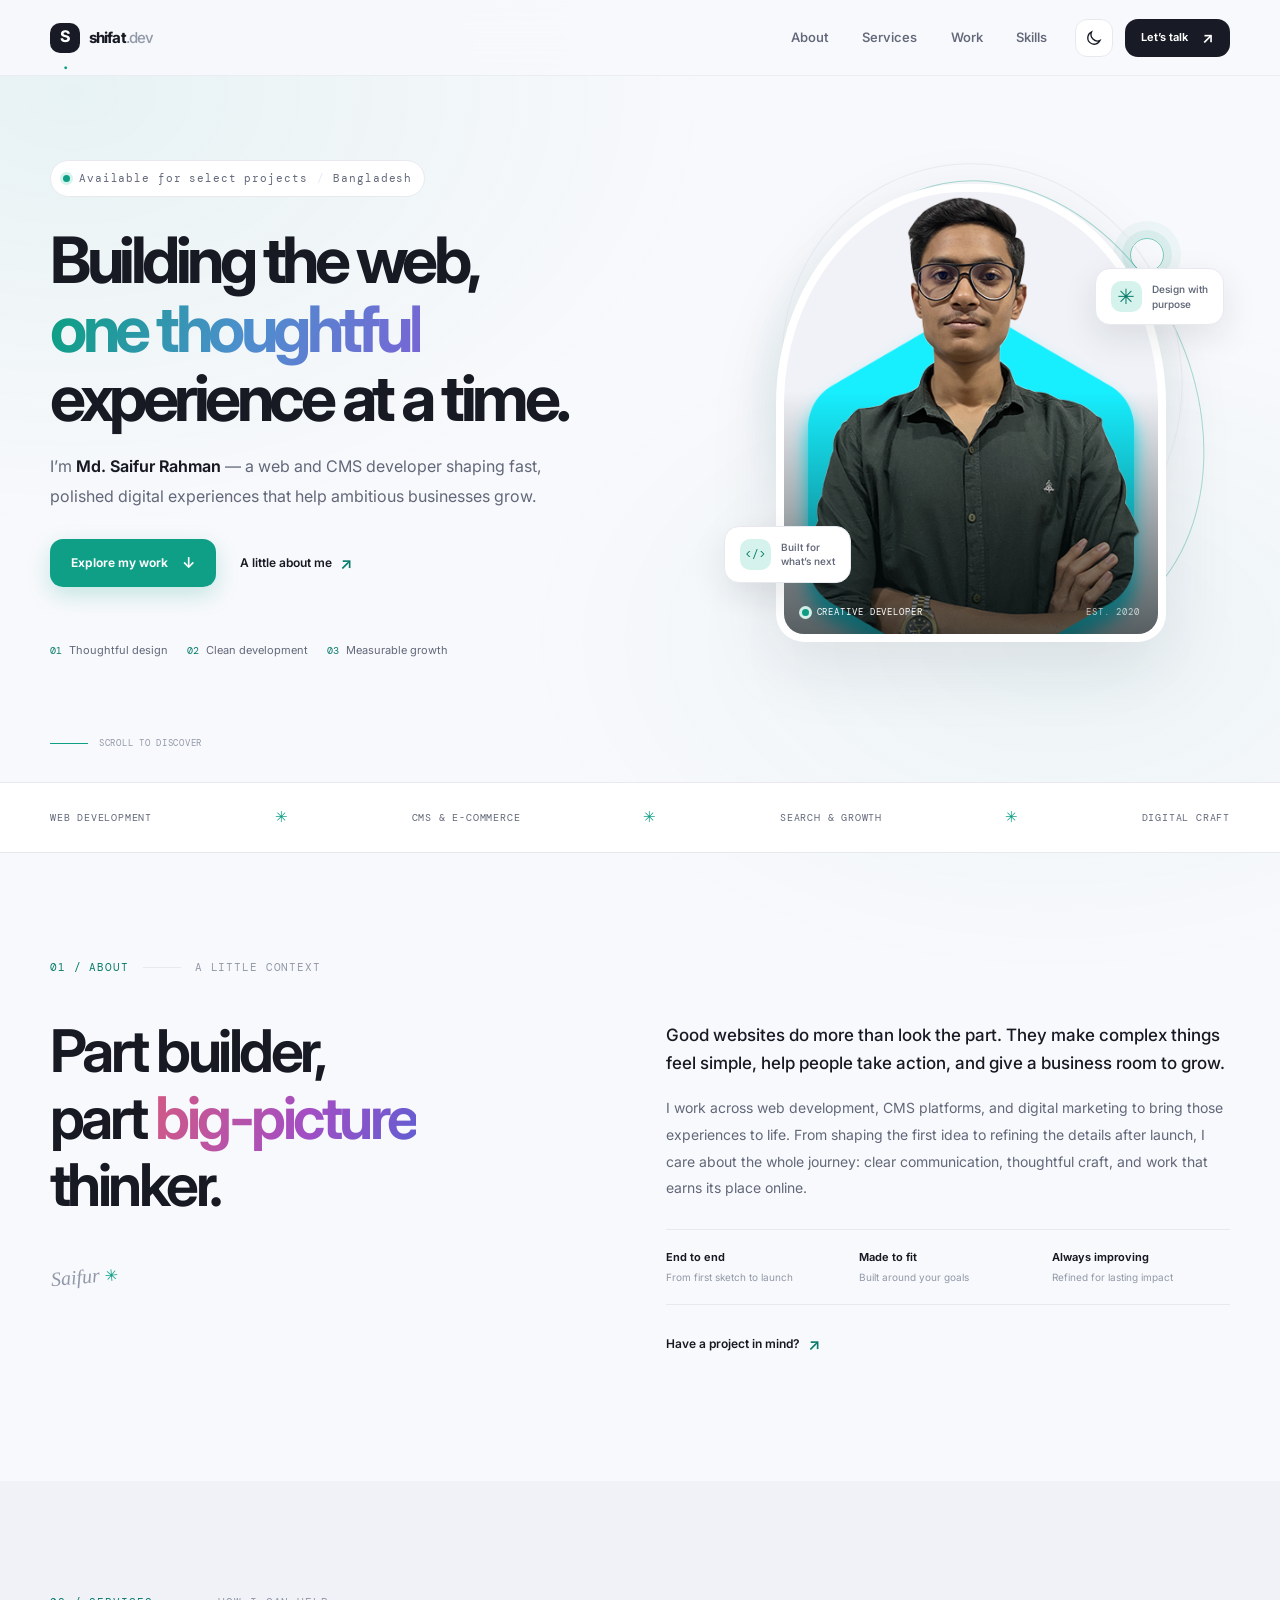
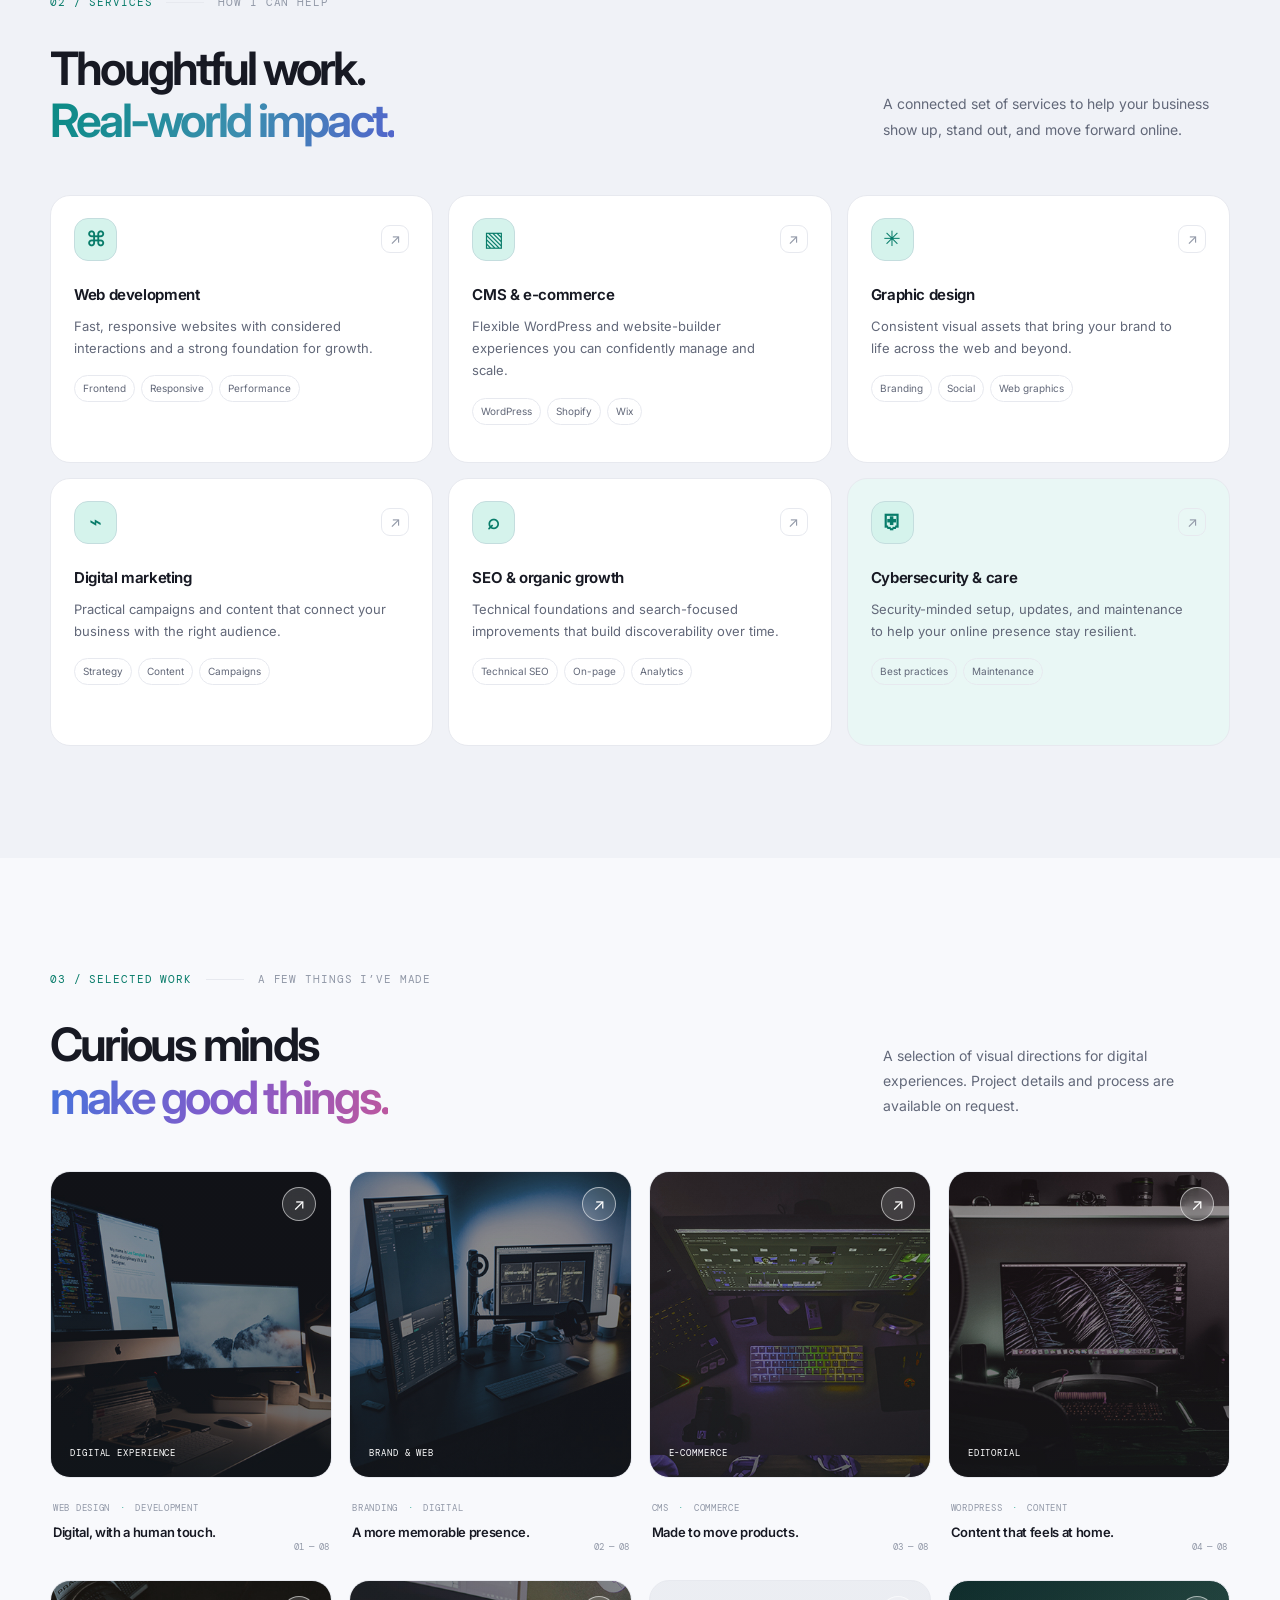
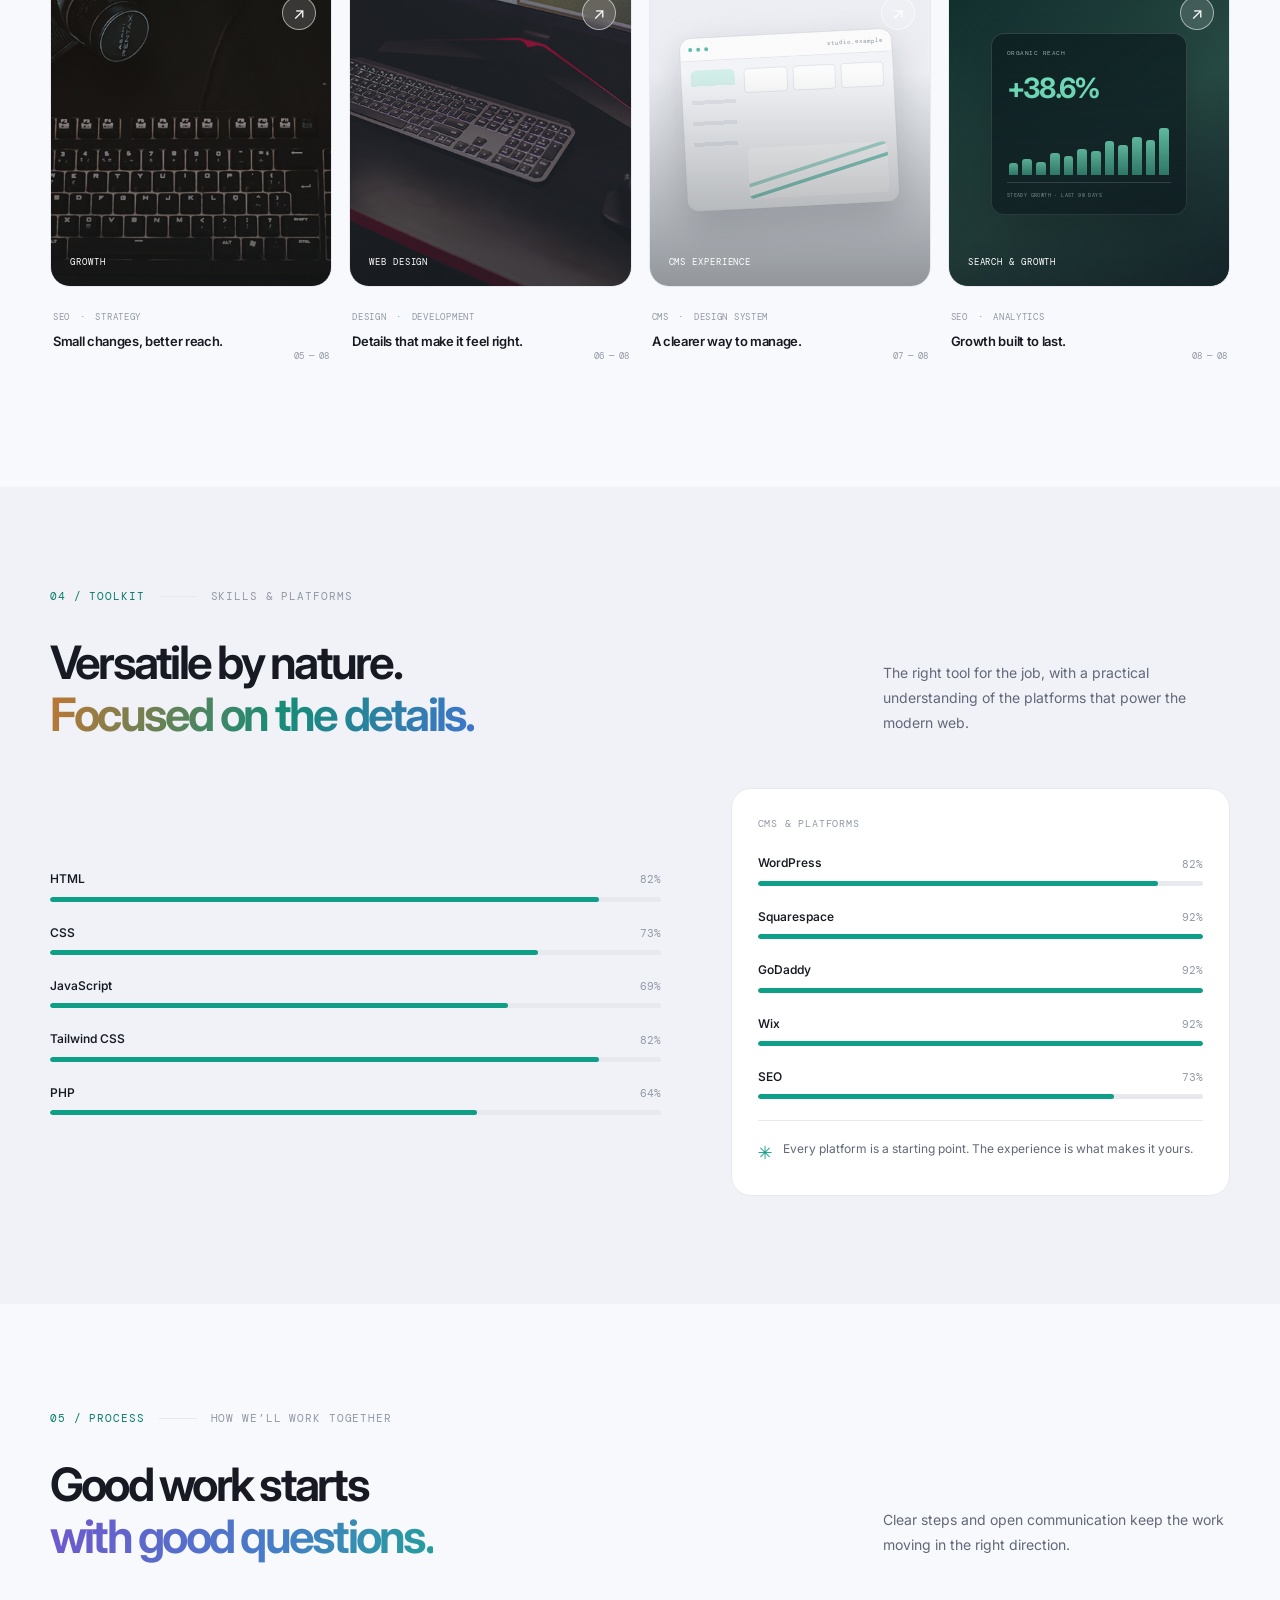
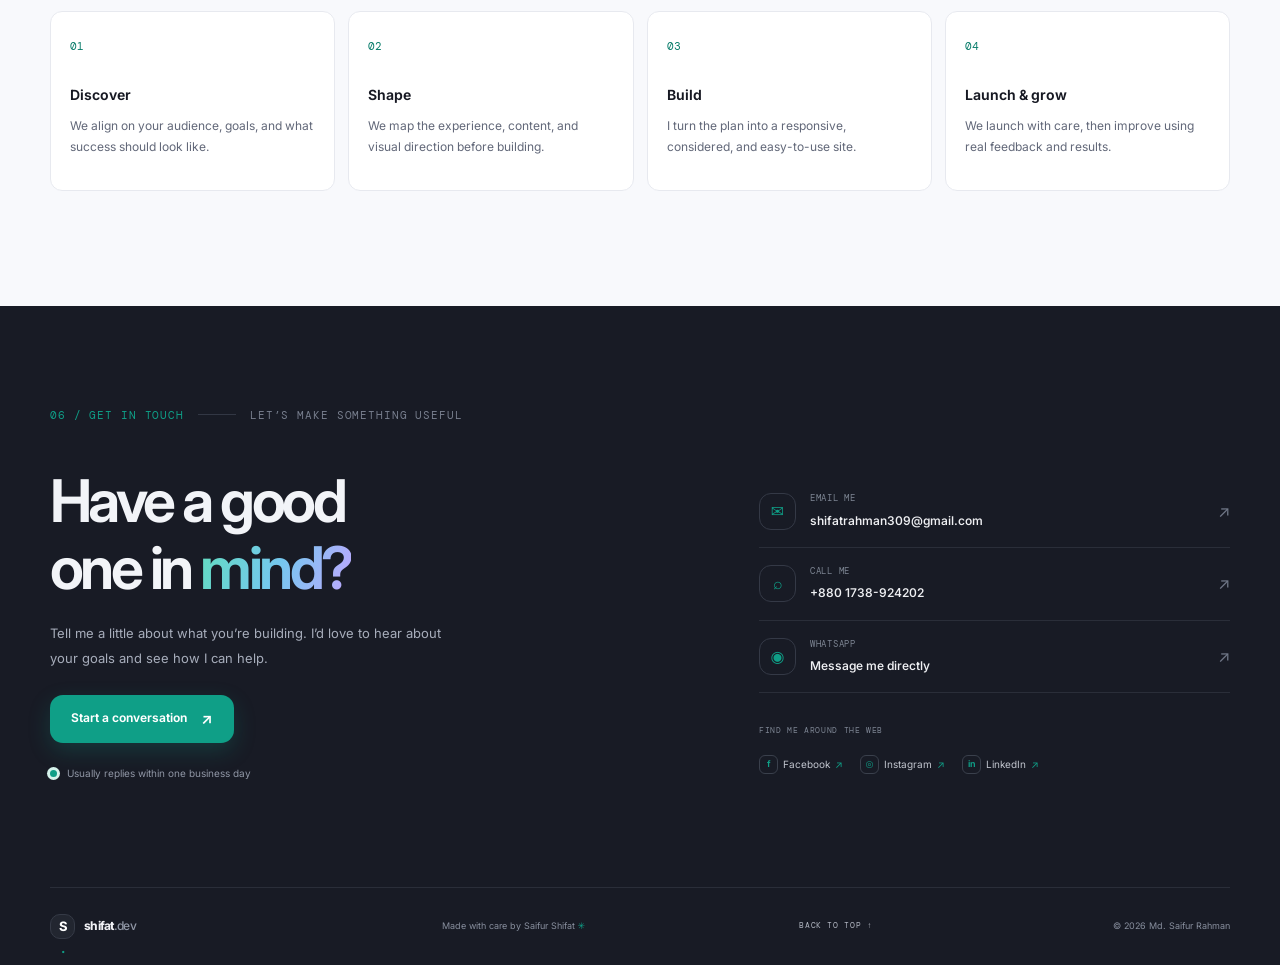
==== commit 462a0bcd: "Update image paths to use absolute URLs" ====
--- a/index.html
+++ b/index.html
@@ -3,12 +3,12 @@
 
 <head>
   <meta charset="utf-8">
-  <meta name="viewport" content="width=device-width, initial-scale=1">
+  <meta name="viewport" content="width=device-width, initial-scale=1"> 
   <meta name="theme-color" content="#f8f9fc">
   <meta name="description"
     content="Md. Saifur Rahman — web and CMS developer creating thoughtful websites, e-commerce experiences, and digital growth strategies.">
   <title>Shifat Saifur — Web & CMS Developer</title>
-  <link rel="icon" href="../images/icon.png" type="image/png">
+  <link rel="icon" href="/images/icon.png" type="image/png">
   <link rel="preconnect" href="https://fonts.googleapis.com">
   <link rel="preconnect" href="https://fonts.gstatic.com" crossorigin>
   <link
@@ -56,7 +56,7 @@
             growth</span></div>
       </div>
       <div class="hero-visual reveal reveal-delay" aria-label="Portrait of Saifur Shifat">
-        <div class="portrait-frame"><img src="../images/shifat.png" alt="Saifur Shifat" fetchpriority="high">
+        <div class="portrait-frame"><img src="/images/shifat.png" alt="Saifur Shifat" fetchpriority="high">
           <div class="portrait-shade"></div>
           <div class="portrait-caption"><span class="caption-dot"></span><span>CREATIVE DEVELOPER</span><span
               class="caption-year">EST. 2020</span></div>
@@ -163,7 +163,7 @@
       </div>
       <div class="work-grid">
         <article class="work-card reveal"><a href="#contact" aria-label="Discuss a project like this">
-            <div class="work-image work-image-one"><img src="../images/portfolio1.jpg"
+            <div class="work-image work-image-one"><img src="/images/portfolio1.jpg"
                 alt="Abstract web design project preview" loading="lazy"><span class="work-image-label">DIGITAL
                 EXPERIENCE</span><span class="work-open">↗</span></div>
             <div class="work-info">
@@ -173,7 +173,7 @@
             </div>
           </a></article>
         <article class="work-card reveal reveal-delay"><a href="#contact" aria-label="Discuss a project like this">
-            <div class="work-image work-image-two"><img src="../images/portfolio2.jpg"
+            <div class="work-image work-image-two"><img src="/images/portfolio2.jpg"
                 alt="Creative website project preview" loading="lazy"><span class="work-image-label">BRAND &
                 WEB</span><span class="work-open">↗</span></div>
             <div class="work-info">
@@ -183,7 +183,7 @@
             </div>
           </a></article>
         <article class="work-card reveal"><a href="#contact" aria-label="Discuss a project like this">
-            <div class="work-image work-image-three"><img src="../images/portfolio3.jpg"
+            <div class="work-image work-image-three"><img src="/images/portfolio3.jpg"
                 alt="E-commerce website project preview" loading="lazy"><span
                 class="work-image-label">E-COMMERCE</span><span class="work-open">↗</span></div>
             <div class="work-info">
@@ -193,7 +193,7 @@
             </div>
           </a></article>
         <article class="work-card reveal reveal-delay"><a href="#contact" aria-label="Discuss a project like this">
-            <div class="work-image work-image-four"><img src="../images/portfolio4.jpg"
+            <div class="work-image work-image-four"><img src="/images/portfolio4.jpg"
                 alt="Editorial website project preview" loading="lazy"><span
                 class="work-image-label">EDITORIAL</span><span class="work-open">↗</span></div>
             <div class="work-info">
@@ -203,7 +203,7 @@
             </div>
           </a></article>
         <article class="work-card reveal"><a href="#contact" aria-label="Discuss a project like this">
-            <div class="work-image work-image-five"><img src="../images/portfolio5.jpg"
+            <div class="work-image work-image-five"><img src="/images/portfolio5.jpg"
                 alt="Digital campaign project preview" loading="lazy"><span class="work-image-label">GROWTH</span><span
                 class="work-open">↗</span></div>
             <div class="work-info">
@@ -213,7 +213,7 @@
             </div>
           </a></article>
         <article class="work-card reveal reveal-delay"><a href="#contact" aria-label="Discuss a project like this">
-            <div class="work-image work-image-six"><img src="../images/portfolio6.jpg"
+            <div class="work-image work-image-six"><img src="/images/portfolio6.jpg"
                 alt="Creative web project preview" loading="lazy"><span class="work-image-label">WEB DESIGN</span><span
                 class="work-open">↗</span></div>
             <div class="work-info">
@@ -397,4 +397,4 @@
   <script src="script.js" defer></script>
 </body>
 
-</html>+</html>
